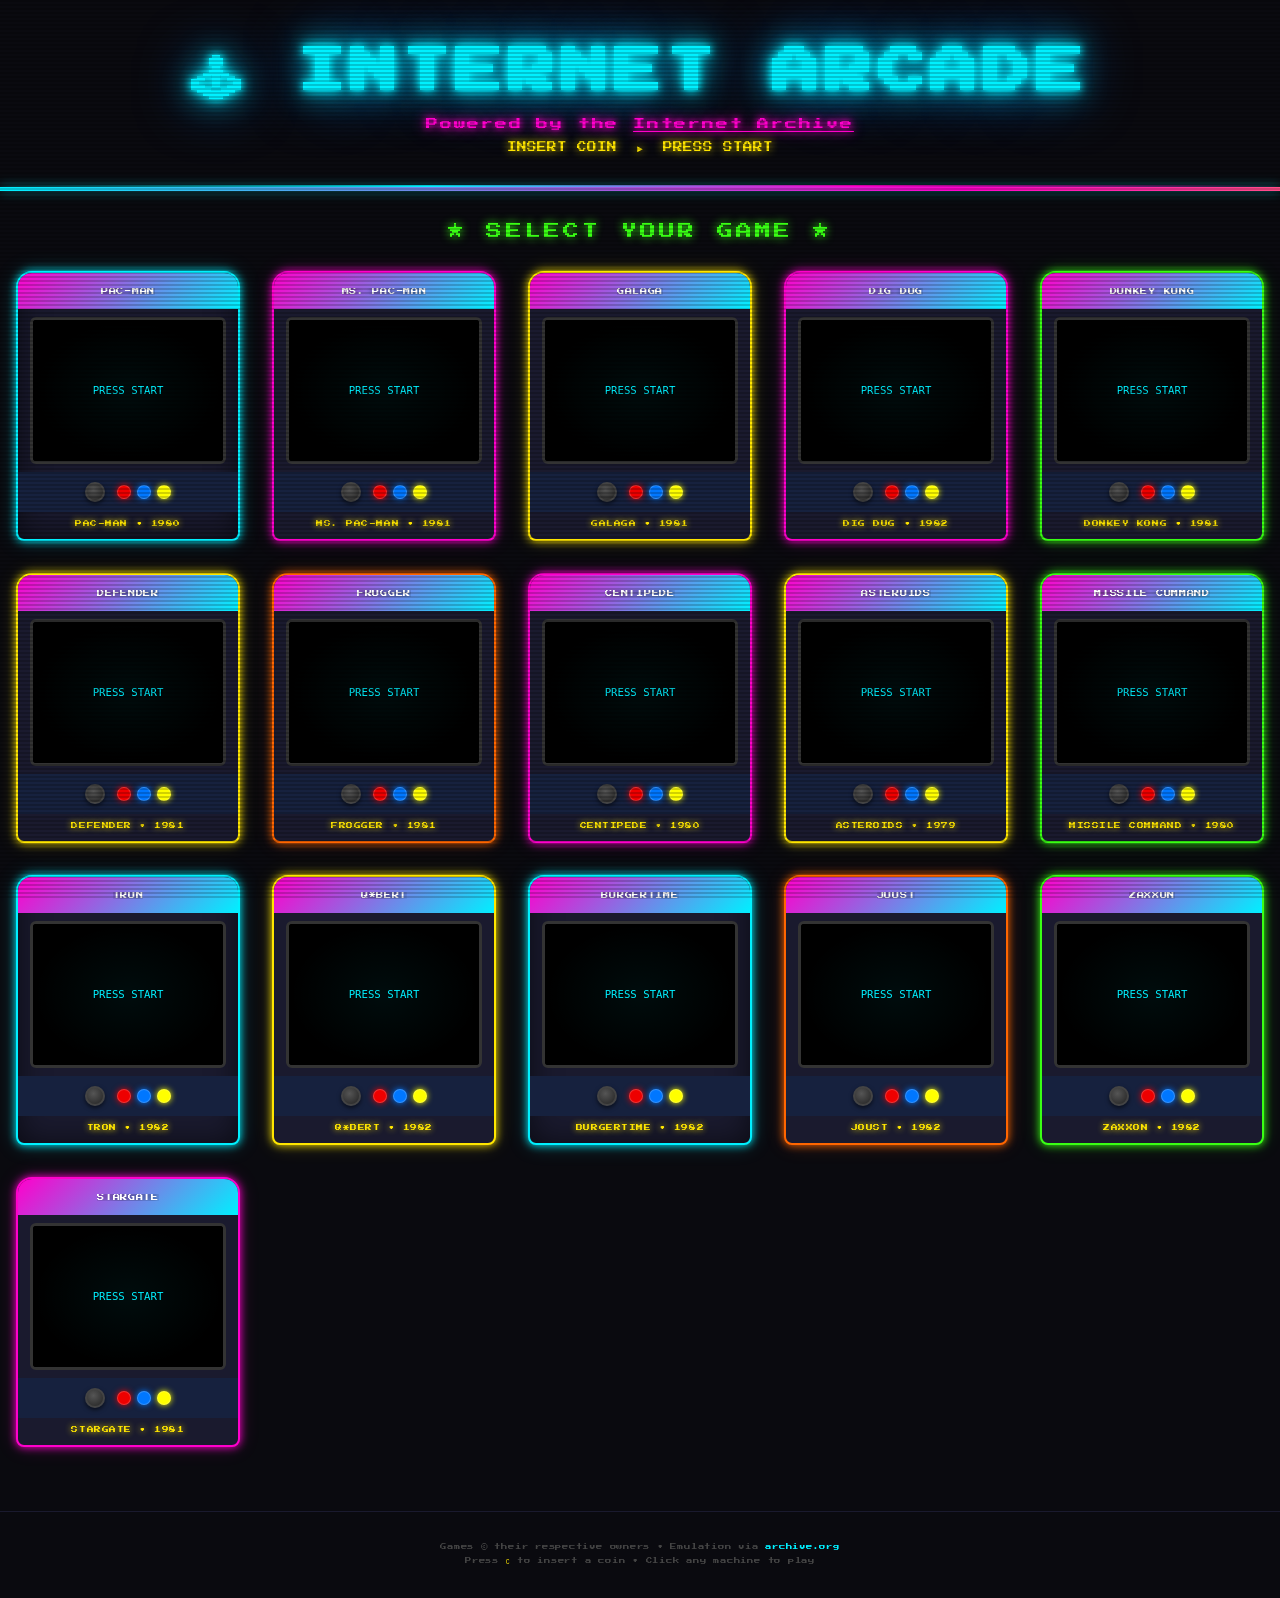
==== index.html @ c09d8ea5 "Merge f6bd66adf4b247cd03a160a5bc3984f153f8df57 into 8af3cba8a52d1a36f06e7a2116dedc077adfb28f" ====
<!DOCTYPE html>
<html lang="en">
<head>
  <meta charset="UTF-8" />
  <meta name="viewport" content="width=device-width, initial-scale=1.0" />
  <title>Internet Arcade – Play Classic Games</title>
  <meta name="description" content="Step inside the Internet Arcade – click any machine and play classic arcade games powered by the Internet Archive." />

  <!-- Pixel / retro font -->
  <link rel="preconnect" href="https://fonts.googleapis.com" />
  <link rel="preconnect" href="https://fonts.gstatic.com" crossorigin />
  <link
    href="https://fonts.googleapis.com/css2?family=Press+Start+2P&display=swap"
    rel="stylesheet"
  />

  <link rel="stylesheet" href="styles.css" />
</head>
<body>

  <!-- ── Header ─────────────────────────────────────── -->
  <header>
    <h1 class="arcade-title">&#x1F579; Internet Arcade</h1>
    <p class="arcade-subtitle">Powered by the&nbsp;<a href="https://archive.org/details/internetarcade" target="_blank" rel="noopener" style="color:inherit;text-decoration:underline;">Internet Archive</a></p>
    <p class="insert-coin" id="insert-coin">INSERT COIN &nbsp;&#x25BA;&nbsp; PRESS START</p>
  </header>

  <!-- Animated neon strip -->
  <div class="neon-strip"></div>

  <!-- ── Main Content ────────────────────────────────── -->
  <main>
    <p class="section-title">&#x2605; SELECT YOUR GAME &#x2605;</p>
    <!-- Cabinets injected by script.js -->
    <div class="game-grid" id="game-grid"></div>
  </main>

  <!-- ── Footer ──────────────────────────────────────── -->
  <footer>
    <p>Games &copy; their respective owners &bull; Emulation via <a href="https://archive.org" target="_blank" rel="noopener">archive.org</a></p>
    <p style="margin-top:0.5rem;">Press <kbd style="color:var(--neon-yellow)">C</kbd> to insert a coin &bull; Click any machine to play</p>
  </footer>

  <!-- ── Game Modal ──────────────────────────────────── -->
  <div class="modal-overlay" id="modal-overlay" role="dialog" aria-modal="true" aria-labelledby="modal-title">
    <div class="modal-inner">
      <div class="modal-header">
        <span class="modal-title" id="modal-title"></span>
        <button class="modal-close" id="modal-close" aria-label="Close game">&#x2715;</button>
      </div>
      <div class="modal-game-wrap" id="modal-game-wrap">
        <div class="modal-loading" id="modal-loading">
          <div class="spinner"></div>
          <span>LOADING GAME&hellip;</span>
        </div>
      </div>
    </div>
  </div>

  <script src="script.js"></script>
</body>
</html>
---- styles.css ----
/* ============================================================
   Internet Arcade – Dark Neon Styles
   ============================================================ */

/* ---------- Reset & Base ---------- */
*, *::before, *::after {
  box-sizing: border-box;
  margin: 0;
  padding: 0;
}

:root {
  --neon-cyan:   #00f0ff;
  --neon-pink:   #ff00cc;
  --neon-yellow: #ffe600;
  --neon-green:  #39ff14;
  --neon-orange: #ff6600;
  --bg-dark:     #0a0a0f;
  --bg-card:     #111118;
  --cabinet-body:#1a1a2e;
  --cabinet-trim:#16213e;
  --text-main:   #e0e0ff;
}

html {
  scroll-behavior: smooth;
}

body {
  background-color: var(--bg-dark);
  color: var(--text-main);
  font-family: 'Press Start 2P', 'Courier New', monospace;
  overflow-x: hidden;
  min-height: 100vh;
}

/* Scanline overlay */
body::before {
  content: '';
  position: fixed;
  inset: 0;
  background: repeating-linear-gradient(
    0deg,
    transparent,
    transparent 2px,
    rgba(0, 0, 0, 0.18) 2px,
    rgba(0, 0, 0, 0.18) 4px
  );
  pointer-events: none;
  z-index: 9999;
}

/* ---------- Scrollbar ---------- */
::-webkit-scrollbar { width: 8px; }
::-webkit-scrollbar-track { background: #0a0a0f; }
::-webkit-scrollbar-thumb {
  background: var(--neon-cyan);
  border-radius: 4px;
  box-shadow: 0 0 6px var(--neon-cyan);
}

/* ---------- Google Font import ---------- */
@import url('https://fonts.googleapis.com/css2?family=Press+Start+2P&display=swap');

/* ---------- Header ---------- */
header {
  text-align: center;
  padding: 3rem 1rem 2rem;
  position: relative;
  overflow: hidden;
}

header::after {
  content: '';
  position: absolute;
  bottom: 0; left: 0; right: 0;
  height: 2px;
  background: linear-gradient(90deg, transparent, var(--neon-cyan), var(--neon-pink), transparent);
}

.arcade-title {
  font-size: clamp(1.4rem, 5vw, 3rem);
  letter-spacing: 0.1em;
  text-transform: uppercase;
  animation: flicker 3s infinite alternate;
  color: var(--neon-cyan);
  text-shadow:
    0 0 7px  var(--neon-cyan),
    0 0 14px var(--neon-cyan),
    0 0 30px var(--neon-cyan),
    0 0 60px #007aff;
}

.arcade-subtitle {
  margin-top: 1rem;
  font-size: clamp(0.5rem, 2vw, 0.75rem);
  color: var(--neon-pink);
  text-shadow:
    0 0 6px  var(--neon-pink),
    0 0 14px var(--neon-pink);
  letter-spacing: 0.15em;
  animation: pulse 2s ease-in-out infinite;
}

.insert-coin {
  margin-top: 0.75rem;
  font-size: clamp(0.4rem, 1.5vw, 0.6rem);
  color: var(--neon-yellow);
  text-shadow: 0 0 8px var(--neon-yellow);
  animation: blink 1.2s step-start infinite;
}

/* ---------- Neon border strip ---------- */
.neon-strip {
  width: 100%;
  height: 4px;
  background: linear-gradient(90deg,
    var(--neon-cyan), var(--neon-pink),
    var(--neon-yellow), var(--neon-green),
    var(--neon-cyan));
  background-size: 300% 100%;
  animation: neonSlide 4s linear infinite;
  box-shadow: 0 0 12px rgba(0, 240, 255, 0.6);
}

/* ---------- Game Grid ---------- */
main {
  max-width: 1400px;
  margin: 0 auto;
  padding: 2rem 1rem 4rem;
}

.section-title {
  font-size: clamp(0.7rem, 2vw, 1rem);
  color: var(--neon-green);
  text-shadow: 0 0 10px var(--neon-green);
  margin-bottom: 2rem;
  text-align: center;
  letter-spacing: 0.2em;
}

.game-grid {
  display: grid;
  grid-template-columns: repeat(auto-fill, minmax(220px, 1fr));
  gap: 2rem;
}

/* ---------- Arcade Cabinet Card ---------- */
.cabinet {
  position: relative;
  cursor: pointer;
  transition: transform 0.3s ease, filter 0.3s ease;
  animation: fadeInUp 0.6s ease both;
}

.cabinet:hover {
  transform: translateY(-8px) scale(1.03);
  filter: brightness(1.15);
}

/* Cabinet body */
.cabinet-body {
  background: var(--cabinet-body);
  border-radius: 16px 16px 8px 8px;
  border: 2px solid var(--neon-cyan);
  box-shadow:
    0 0 8px  var(--neon-cyan),
    0 0 20px rgba(0, 240, 255, 0.25),
    inset 0 0 30px rgba(0, 0, 0, 0.6);
  overflow: hidden;
  transition: box-shadow 0.3s ease, border-color 0.3s ease;
}

.cabinet:hover .cabinet-body {
  box-shadow:
    0 0 16px var(--neon-cyan),
    0 0 40px rgba(0, 240, 255, 0.45),
    inset 0 0 30px rgba(0, 0, 0, 0.4);
}

/* Marquee */
.cabinet-marquee {
  background: linear-gradient(135deg, var(--neon-pink) 0%, var(--neon-cyan) 100%);
  height: 36px;
  display: flex;
  align-items: center;
  justify-content: center;
  padding: 0 0.5rem;
  overflow: hidden;
}

.cabinet-marquee span {
  font-size: 0.45rem;
  color: #fff;
  text-shadow: 0 0 6px rgba(0,0,0,0.8);
  letter-spacing: 0.1em;
  text-transform: uppercase;
  white-space: nowrap;
  overflow: hidden;
  text-overflow: ellipsis;
  max-width: 100%;
}

/* Screen bezel */
.cabinet-screen-wrap {
  margin: 8px 12px;
  background: #000;
  border-radius: 6px;
  border: 3px solid #333;
  box-shadow: inset 0 0 20px rgba(0,0,0,0.8);
  overflow: hidden;
  aspect-ratio: 4/3;
  position: relative;
}

/* CRT glow on screen */
.cabinet-screen-wrap::before {
  content: '';
  position: absolute;
  inset: 0;
  background: radial-gradient(ellipse at 50% 50%, rgba(0,240,255,0.05) 0%, transparent 70%);
  pointer-events: none;
  z-index: 2;
}

.cabinet-screen-wrap img {
  width: 100%;
  height: 100%;
  object-fit: cover;
  display: block;
  transition: transform 0.3s ease;
}

.cabinet:hover .cabinet-screen-wrap img {
  transform: scale(1.06);
}

/* Controls area */
.cabinet-controls {
  display: flex;
  align-items: center;
  justify-content: center;
  gap: 12px;
  padding: 10px 16px;
  background: var(--cabinet-trim);
}

.joystick {
  width: 20px;
  height: 20px;
  background: radial-gradient(circle at 40% 35%, #555, #222);
  border-radius: 50%;
  border: 2px solid #444;
  box-shadow: 0 2px 4px rgba(0,0,0,0.6);
  flex-shrink: 0;
}

.buttons-row {
  display: flex;
  gap: 6px;
}

.btn-circle {
  width: 14px;
  height: 14px;
  border-radius: 50%;
  border: 1px solid rgba(255,255,255,0.2);
  box-shadow: 0 0 6px currentColor;
}
.btn-circle.red    { background: #e00; color: #e00; }
.btn-circle.blue   { background: #07f; color: #07f; }
.btn-circle.yellow { background: #ff0; color: #ff0; }

/* Cabinet footer label */
.cabinet-label {
  text-align: center;
  padding: 8px 8px 12px;
  font-size: 0.42rem;
  color: var(--neon-yellow);
  text-shadow: 0 0 6px var(--neon-yellow);
  letter-spacing: 0.08em;
  text-transform: uppercase;
  white-space: nowrap;
  overflow: hidden;
  text-overflow: ellipsis;
}

/* Play overlay */
.play-overlay {
  position: absolute;
  inset: 0;
  display: flex;
  flex-direction: column;
  align-items: center;
  justify-content: center;
  background: rgba(0, 0, 0, 0.55);
  opacity: 0;
  transition: opacity 0.3s ease;
  border-radius: 16px 16px 8px 8px;
  gap: 8px;
}

.cabinet:hover .play-overlay {
  opacity: 1;
}

.play-icon {
  width: 56px;
  height: 56px;
  border: 3px solid var(--neon-cyan);
  border-radius: 50%;
  display: flex;
  align-items: center;
  justify-content: center;
  box-shadow: 0 0 20px var(--neon-cyan);
  animation: pulseGlow 1.5s ease-in-out infinite;
}

.play-icon::after {
  content: '';
  border-style: solid;
  border-width: 10px 0 10px 18px;
  border-color: transparent transparent transparent var(--neon-cyan);
  margin-left: 4px;
  filter: drop-shadow(0 0 6px var(--neon-cyan));
}

.play-text {
  font-size: 0.5rem;
  color: var(--neon-cyan);
  text-shadow: 0 0 8px var(--neon-cyan);
  letter-spacing: 0.15em;
}

/* ---------- Modal / Lightbox ---------- */
.modal-overlay {
  position: fixed;
  inset: 0;
  background: rgba(0, 0, 0, 0.92);
  z-index: 1000;
  display: flex;
  flex-direction: column;
  align-items: center;
  justify-content: center;
  opacity: 0;
  pointer-events: none;
  transition: opacity 0.35s ease;
}

.modal-overlay.active {
  opacity: 1;
  pointer-events: all;
}

.modal-inner {
  position: relative;
  width: min(95vw, 900px);
  background: #0a0a14;
  border: 2px solid var(--neon-cyan);
  border-radius: 12px;
  box-shadow:
    0 0 30px var(--neon-cyan),
    0 0 80px rgba(0, 240, 255, 0.25);
  overflow: hidden;
  transform: scale(0.7);
  transition: transform 0.4s cubic-bezier(0.34, 1.56, 0.64, 1);
}

.modal-overlay.active .modal-inner {
  transform: scale(1);
}

.modal-header {
  display: flex;
  align-items: center;
  justify-content: space-between;
  padding: 0.75rem 1rem;
  background: linear-gradient(90deg, var(--neon-pink), var(--neon-cyan));
}

.modal-title {
  font-size: clamp(0.5rem, 2vw, 0.8rem);
  color: #fff;
  text-shadow: 0 0 8px rgba(0,0,0,0.8);
  letter-spacing: 0.1em;
  text-transform: uppercase;
  white-space: nowrap;
  overflow: hidden;
  text-overflow: ellipsis;
  max-width: 80%;
}

.modal-close {
  background: none;
  border: 2px solid #fff;
  color: #fff;
  font-family: inherit;
  font-size: 0.7rem;
  width: 32px;
  height: 32px;
  border-radius: 50%;
  cursor: pointer;
  display: flex;
  align-items: center;
  justify-content: center;
  transition: background 0.2s, box-shadow 0.2s;
  flex-shrink: 0;
}

.modal-close:hover {
  background: rgba(255,255,255,0.2);
  box-shadow: 0 0 12px #fff;
}

.modal-game-wrap {
  position: relative;
  width: 100%;
  padding-bottom: 75%; /* 4:3 aspect ratio (width:height) */
  background: #000;
}

.modal-game-wrap iframe {
  position: absolute;
  inset: 0;
  width: 100%;
  height: 100%;
  border: none;
}

.modal-loading {
  position: absolute;
  inset: 0;
  display: flex;
  flex-direction: column;
  align-items: center;
  justify-content: center;
  color: var(--neon-cyan);
  font-size: 0.55rem;
  gap: 1rem;
  background: #000;
  transition: opacity 0.3s;
}

.spinner {
  width: 48px;
  height: 48px;
  border: 4px solid rgba(0, 240, 255, 0.2);
  border-top-color: var(--neon-cyan);
  border-radius: 50%;
  animation: spin 0.8s linear infinite;
  box-shadow: 0 0 16px var(--neon-cyan);
}

/* ---------- Footer ---------- */
footer {
  text-align: center;
  padding: 2rem 1rem;
  font-size: 0.4rem;
  color: #444;
  border-top: 1px solid #1a1a2e;
  letter-spacing: 0.12em;
}

footer a {
  color: var(--neon-cyan);
  text-decoration: none;
}
footer a:hover {
  text-shadow: 0 0 8px var(--neon-cyan);
}

/* ---------- Animations ---------- */
@keyframes flicker {
  0%, 95%, 100% { opacity: 1; }
  96%           { opacity: 0.4; }
  97%           { opacity: 1; }
  98%           { opacity: 0.3; }
  99%           { opacity: 0.9; }
}

@keyframes pulse {
  0%, 100% { opacity: 1; }
  50%       { opacity: 0.6; }
}

@keyframes blink {
  0%, 49% { opacity: 1; }
  50%, 100%{ opacity: 0; }
}

@keyframes neonSlide {
  0%   { background-position: 0% 50%; }
  100% { background-position: 300% 50%; }
}

@keyframes fadeInUp {
  from { opacity: 0; transform: translateY(30px); }
  to   { opacity: 1; transform: translateY(0); }
}

@keyframes spin {
  to { transform: rotate(360deg); }
}

@keyframes pulseGlow {
  0%, 100% { box-shadow: 0 0 20px var(--neon-cyan); }
  50%       { box-shadow: 0 0 40px var(--neon-cyan), 0 0 60px rgba(0,240,255,0.4); }
}

/* ---------- Stagger cabinet reveal ---------- */
.cabinet:nth-child(1)  { animation-delay: 0.05s; }
.cabinet:nth-child(2)  { animation-delay: 0.10s; }
.cabinet:nth-child(3)  { animation-delay: 0.15s; }
.cabinet:nth-child(4)  { animation-delay: 0.20s; }
.cabinet:nth-child(5)  { animation-delay: 0.25s; }
.cabinet:nth-child(6)  { animation-delay: 0.30s; }
.cabinet:nth-child(7)  { animation-delay: 0.35s; }
.cabinet:nth-child(8)  { animation-delay: 0.40s; }
.cabinet:nth-child(9)  { animation-delay: 0.45s; }
.cabinet:nth-child(10) { animation-delay: 0.50s; }
.cabinet:nth-child(11) { animation-delay: 0.55s; }
.cabinet:nth-child(12) { animation-delay: 0.60s; }
.cabinet:nth-child(13) { animation-delay: 0.65s; }
.cabinet:nth-child(14) { animation-delay: 0.70s; }
.cabinet:nth-child(15) { animation-delay: 0.75s; }
.cabinet:nth-child(16) { animation-delay: 0.80s; }

/* Alternate neon border colours per cabinet */
.cabinet:nth-child(2n)   .cabinet-body { border-color: var(--neon-pink);   box-shadow: 0 0 8px var(--neon-pink),   0 0 20px rgba(255,0,204,0.2); }
.cabinet:nth-child(3n)   .cabinet-body { border-color: var(--neon-yellow); box-shadow: 0 0 8px var(--neon-yellow), 0 0 20px rgba(255,230,0,0.2); }
.cabinet:nth-child(5n)   .cabinet-body { border-color: var(--neon-green);  box-shadow: 0 0 8px var(--neon-green),  0 0 20px rgba(57,255,20,0.2); }
.cabinet:nth-child(7n)   .cabinet-body { border-color: var(--neon-orange); box-shadow: 0 0 8px var(--neon-orange), 0 0 20px rgba(255,102,0,0.2); }

.cabinet:nth-child(2n):hover .cabinet-body { box-shadow: 0 0 16px var(--neon-pink),   0 0 40px rgba(255,0,204,0.4); }
.cabinet:nth-child(3n):hover .cabinet-body { box-shadow: 0 0 16px var(--neon-yellow), 0 0 40px rgba(255,230,0,0.4); }
.cabinet:nth-child(5n):hover .cabinet-body { box-shadow: 0 0 16px var(--neon-green),  0 0 40px rgba(57,255,20,0.4); }
.cabinet:nth-child(7n):hover .cabinet-body { box-shadow: 0 0 16px var(--neon-orange), 0 0 40px rgba(255,102,0,0.4); }

/* ---------- Responsive ---------- */
@media (max-width: 600px) {
  .game-grid { grid-template-columns: repeat(auto-fill, minmax(160px, 1fr)); gap: 1rem; }
}
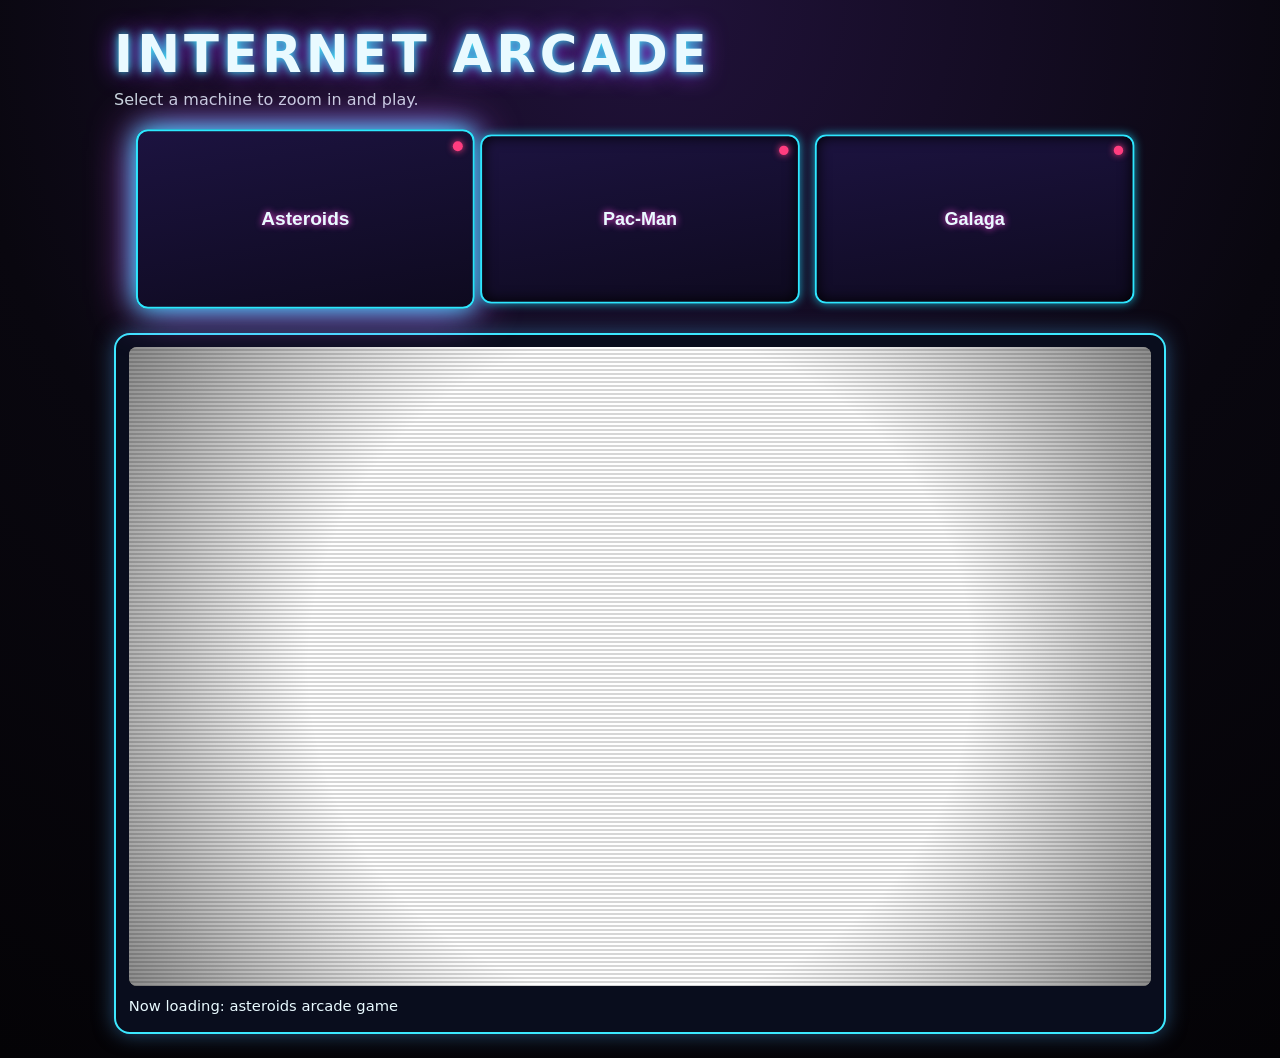
==== commit ad681037: "Merge pull request #2 from GrantTheAnt10/copilot/finish-animated-arcade-website Build animated arcad" ====
--- a/index.html
+++ b/index.html
@@ -1,62 +1,40 @@
-<!DOCTYPE html>
+<!doctype html>
 <html lang="en">
-<head>
-  <meta charset="UTF-8" />
-  <meta name="viewport" content="width=device-width, initial-scale=1.0" />
-  <title>Internet Arcade – Play Classic Games</title>
-  <meta name="description" content="Step inside the Internet Arcade – click any machine and play classic arcade games powered by the Internet Archive." />
+  <head>
+    <meta charset="UTF-8" />
+    <meta name="viewport" content="width=device-width, initial-scale=1.0" />
+    <title>Internet Arcade</title>
+    <link rel="stylesheet" href="./styles.css" />
+  </head>
+  <body>
+    <main class="arcade-room">
+      <header class="hero">
+        <h1>Internet Arcade</h1>
+        <p>Select a machine to zoom in and play.</p>
+      </header>
 
-  <!-- Pixel / retro font -->
-  <link rel="preconnect" href="https://fonts.googleapis.com" />
-  <link rel="preconnect" href="https://fonts.gstatic.com" crossorigin />
-  <link
-    href="https://fonts.googleapis.com/css2?family=Press+Start+2P&display=swap"
-    rel="stylesheet"
-  />
+      <section class="machine-grid" id="machineGrid">
+        <button class="machine" data-game="/games/asteroids-arcade-game.html" aria-label="Asteroids cabinet">
+          <span class="led"></span>
+          <span class="cabinet">Asteroids</span>
+        </button>
+        <button class="machine" data-game="/games/pacman-arcade-game.html" aria-label="Pac-Man cabinet">
+          <span class="led"></span>
+          <span class="cabinet">Pac-Man</span>
+        </button>
+        <button class="machine" data-game="/games/galaga-arcade-game.html" aria-label="Galaga cabinet">
+          <span class="led"></span>
+          <span class="cabinet">Galaga</span>
+        </button>
+      </section>
 
-  <link rel="stylesheet" href="styles.css" />
-</head>
-<body>
-
-  <!-- ── Header ─────────────────────────────────────── -->
-  <header>
-    <h1 class="arcade-title">&#x1F579; Internet Arcade</h1>
-    <p class="arcade-subtitle">Powered by the&nbsp;<a href="https://archive.org/details/internetarcade" target="_blank" rel="noopener" style="color:inherit;text-decoration:underline;">Internet Archive</a></p>
-    <p class="insert-coin" id="insert-coin">INSERT COIN &nbsp;&#x25BA;&nbsp; PRESS START</p>
-  </header>
-
-  <!-- Animated neon strip -->
-  <div class="neon-strip"></div>
-
-  <!-- ── Main Content ────────────────────────────────── -->
-  <main>
-    <p class="section-title">&#x2605; SELECT YOUR GAME &#x2605;</p>
-    <!-- Cabinets injected by script.js -->
-    <div class="game-grid" id="game-grid"></div>
-  </main>
-
-  <!-- ── Footer ──────────────────────────────────────── -->
-  <footer>
-    <p>Games &copy; their respective owners &bull; Emulation via <a href="https://archive.org" target="_blank" rel="noopener">archive.org</a></p>
-    <p style="margin-top:0.5rem;">Press <kbd style="color:var(--neon-yellow)">C</kbd> to insert a coin &bull; Click any machine to play</p>
-  </footer>
-
-  <!-- ── Game Modal ──────────────────────────────────── -->
-  <div class="modal-overlay" id="modal-overlay" role="dialog" aria-modal="true" aria-labelledby="modal-title">
-    <div class="modal-inner">
-      <div class="modal-header">
-        <span class="modal-title" id="modal-title"></span>
-        <button class="modal-close" id="modal-close" aria-label="Close game">&#x2715;</button>
-      </div>
-      <div class="modal-game-wrap" id="modal-game-wrap">
-        <div class="modal-loading" id="modal-loading">
-          <div class="spinner"></div>
-          <span>LOADING GAME&hellip;</span>
+      <section class="screen-wrap" id="screenWrap" aria-live="polite">
+        <div class="screen crt">
+          <iframe id="gameFrame" title="Classic arcade game"></iframe>
         </div>
-      </div>
-    </div>
-  </div>
-
-  <script src="script.js"></script>
-</body>
+        <p id="status">Loading available games…</p>
+      </section>
+    </main>
+    <script src="./script.js"></script>
+  </body>
 </html>
--- a/styles.css
+++ b/styles.css
@@ -1,542 +1,147 @@
-/* ============================================================
-   Internet Arcade – Dark Neon Styles
-   ============================================================ */
-
-/* ---------- Reset & Base ---------- */
-*, *::before, *::after {
-  box-sizing: border-box;
-  margin: 0;
-  padding: 0;
+:root {
+  color-scheme: dark;
 }
 
-:root {
-  --neon-cyan:   #00f0ff;
-  --neon-pink:   #ff00cc;
-  --neon-yellow: #ffe600;
-  --neon-green:  #39ff14;
-  --neon-orange: #ff6600;
-  --bg-dark:     #0a0a0f;
-  --bg-card:     #111118;
-  --cabinet-body:#1a1a2e;
-  --cabinet-trim:#16213e;
-  --text-main:   #e0e0ff;
-}
-
-html {
-  scroll-behavior: smooth;
+* {
+  box-sizing: border-box;
 }
 
 body {
-  background-color: var(--bg-dark);
-  color: var(--text-main);
-  font-family: 'Press Start 2P', 'Courier New', monospace;
-  overflow-x: hidden;
+  margin: 0;
+  font-family: "Trebuchet MS", system-ui, sans-serif;
+  background: radial-gradient(circle at top, #21123b 0%, #09070f 55%, #040306 100%);
+  color: #e9faff;
   min-height: 100vh;
 }
 
-/* Scanline overlay */
-body::before {
-  content: '';
-  position: fixed;
-  inset: 0;
-  background: repeating-linear-gradient(
-    0deg,
-    transparent,
-    transparent 2px,
-    rgba(0, 0, 0, 0.18) 2px,
-    rgba(0, 0, 0, 0.18) 4px
-  );
-  pointer-events: none;
-  z-index: 9999;
+.arcade-room {
+  max-width: 1100px;
+  margin: 0 auto;
+  padding: 1.5rem;
 }
 
-/* ---------- Scrollbar ---------- */
-::-webkit-scrollbar { width: 8px; }
-::-webkit-scrollbar-track { background: #0a0a0f; }
-::-webkit-scrollbar-thumb {
-  background: var(--neon-cyan);
-  border-radius: 4px;
-  box-shadow: 0 0 6px var(--neon-cyan);
+.hero h1 {
+  margin: 0;
+  font-size: clamp(2rem, 4vw, 3.2rem);
+  letter-spacing: 0.08em;
+  text-transform: uppercase;
+  text-shadow: 0 0 10px #38f5ff, 0 0 24px #9d34ff;
 }
 
-/* ---------- Google Font import ---------- */
-@import url('https://fonts.googleapis.com/css2?family=Press+Start+2P&display=swap');
+.hero p {
+  margin-top: 0.4rem;
+  opacity: 0.85;
+}
 
-/* ---------- Header ---------- */
-header {
-  text-align: center;
-  padding: 3rem 1rem 2rem;
+.machine-grid {
+  display: grid;
+  grid-template-columns: repeat(auto-fit, minmax(180px, 1fr));
+  gap: 1rem;
+  margin: 1.2rem 0 1.5rem;
+  transition: transform 280ms ease;
+}
+
+.machine {
+  border: 2px solid #2de7ff;
+  border-radius: 12px;
+  background: linear-gradient(170deg, #1c1340 0%, #0e0a1f 100%);
+  color: inherit;
+  padding: 1rem;
+  min-height: 180px;
+  display: grid;
+  place-items: center;
+  cursor: pointer;
   position: relative;
   overflow: hidden;
+  box-shadow: 0 0 10px #1a9fbe, inset 0 0 15px #000;
+  transition: transform 220ms ease, box-shadow 220ms ease;
 }
 
-header::after {
-  content: '';
-  position: absolute;
-  bottom: 0; left: 0; right: 0;
-  height: 2px;
-  background: linear-gradient(90deg, transparent, var(--neon-cyan), var(--neon-pink), transparent);
+.machine:hover,
+.machine:focus-visible {
+  transform: translateY(-4px);
+  box-shadow: 0 0 20px #2de7ff, inset 0 0 15px #000;
 }
 
-.arcade-title {
-  font-size: clamp(1.4rem, 5vw, 3rem);
-  letter-spacing: 0.1em;
-  text-transform: uppercase;
-  animation: flicker 3s infinite alternate;
-  color: var(--neon-cyan);
-  text-shadow:
-    0 0 7px  var(--neon-cyan),
-    0 0 14px var(--neon-cyan),
-    0 0 30px var(--neon-cyan),
-    0 0 60px #007aff;
+.led {
+  position: absolute;
+  top: 10px;
+  right: 10px;
+  width: 10px;
+  height: 10px;
+  border-radius: 50%;
+  background: #ff3d7f;
+  box-shadow: 0 0 8px #ff3d7f;
+  animation: blink 1.3s infinite;
 }
 
-.arcade-subtitle {
-  margin-top: 1rem;
-  font-size: clamp(0.5rem, 2vw, 0.75rem);
-  color: var(--neon-pink);
-  text-shadow:
-    0 0 6px  var(--neon-pink),
-    0 0 14px var(--neon-pink);
-  letter-spacing: 0.15em;
-  animation: pulse 2s ease-in-out infinite;
+.cabinet {
+  font-size: 1.2rem;
+  font-weight: 700;
+  text-shadow: 0 0 8px #ff49df;
 }
 
-.insert-coin {
-  margin-top: 0.75rem;
-  font-size: clamp(0.4rem, 1.5vw, 0.6rem);
-  color: var(--neon-yellow);
-  text-shadow: 0 0 8px var(--neon-yellow);
-  animation: blink 1.2s step-start infinite;
+.screen-wrap {
+  border: 2px solid #3ce8ff;
+  border-radius: 16px;
+  background: #090d1d;
+  padding: 0.8rem;
+  box-shadow: 0 0 20px #264d74;
 }
 
-/* ---------- Neon border strip ---------- */
-.neon-strip {
+.screen {
+  background: #000;
+  border-radius: 8px;
+  overflow: hidden;
   width: 100%;
-  height: 4px;
-  background: linear-gradient(90deg,
-    var(--neon-cyan), var(--neon-pink),
-    var(--neon-yellow), var(--neon-green),
-    var(--neon-cyan));
-  background-size: 300% 100%;
-  animation: neonSlide 4s linear infinite;
-  box-shadow: 0 0 12px rgba(0, 240, 255, 0.6);
-}
-
-/* ---------- Game Grid ---------- */
-main {
-  max-width: 1400px;
-  margin: 0 auto;
-  padding: 2rem 1rem 4rem;
-}
-
-.section-title {
-  font-size: clamp(0.7rem, 2vw, 1rem);
-  color: var(--neon-green);
-  text-shadow: 0 0 10px var(--neon-green);
-  margin-bottom: 2rem;
-  text-align: center;
-  letter-spacing: 0.2em;
-}
-
-.game-grid {
-  display: grid;
-  grid-template-columns: repeat(auto-fill, minmax(220px, 1fr));
-  gap: 2rem;
-}
-
-/* ---------- Arcade Cabinet Card ---------- */
-.cabinet {
-  position: relative;
-  cursor: pointer;
-  transition: transform 0.3s ease, filter 0.3s ease;
-  animation: fadeInUp 0.6s ease both;
-}
-
-.cabinet:hover {
-  transform: translateY(-8px) scale(1.03);
-  filter: brightness(1.15);
-}
-
-/* Cabinet body */
-.cabinet-body {
-  background: var(--cabinet-body);
-  border-radius: 16px 16px 8px 8px;
-  border: 2px solid var(--neon-cyan);
-  box-shadow:
-    0 0 8px  var(--neon-cyan),
-    0 0 20px rgba(0, 240, 255, 0.25),
-    inset 0 0 30px rgba(0, 0, 0, 0.6);
-  overflow: hidden;
-  transition: box-shadow 0.3s ease, border-color 0.3s ease;
-}
-
-.cabinet:hover .cabinet-body {
-  box-shadow:
-    0 0 16px var(--neon-cyan),
-    0 0 40px rgba(0, 240, 255, 0.45),
-    inset 0 0 30px rgba(0, 0, 0, 0.4);
-}
-
-/* Marquee */
-.cabinet-marquee {
-  background: linear-gradient(135deg, var(--neon-pink) 0%, var(--neon-cyan) 100%);
-  height: 36px;
-  display: flex;
-  align-items: center;
-  justify-content: center;
-  padding: 0 0.5rem;
-  overflow: hidden;
-}
-
-.cabinet-marquee span {
-  font-size: 0.45rem;
-  color: #fff;
-  text-shadow: 0 0 6px rgba(0,0,0,0.8);
-  letter-spacing: 0.1em;
-  text-transform: uppercase;
-  white-space: nowrap;
-  overflow: hidden;
-  text-overflow: ellipsis;
-  max-width: 100%;
-}
-
-/* Screen bezel */
-.cabinet-screen-wrap {
-  margin: 8px 12px;
-  background: #000;
-  border-radius: 6px;
-  border: 3px solid #333;
-  box-shadow: inset 0 0 20px rgba(0,0,0,0.8);
-  overflow: hidden;
-  aspect-ratio: 4/3;
+  aspect-ratio: 16 / 10;
   position: relative;
 }
 
-/* CRT glow on screen */
-.cabinet-screen-wrap::before {
-  content: '';
-  position: absolute;
-  inset: 0;
-  background: radial-gradient(ellipse at 50% 50%, rgba(0,240,255,0.05) 0%, transparent 70%);
-  pointer-events: none;
-  z-index: 2;
-}
-
-.cabinet-screen-wrap img {
+.screen iframe {
   width: 100%;
   height: 100%;
-  object-fit: cover;
-  display: block;
-  transition: transform 0.3s ease;
-}
-
-.cabinet:hover .cabinet-screen-wrap img {
-  transform: scale(1.06);
-}
-
-/* Controls area */
-.cabinet-controls {
-  display: flex;
-  align-items: center;
-  justify-content: center;
-  gap: 12px;
-  padding: 10px 16px;
-  background: var(--cabinet-trim);
-}
-
-.joystick {
-  width: 20px;
-  height: 20px;
-  background: radial-gradient(circle at 40% 35%, #555, #222);
-  border-radius: 50%;
-  border: 2px solid #444;
-  box-shadow: 0 2px 4px rgba(0,0,0,0.6);
-  flex-shrink: 0;
-}
-
-.buttons-row {
-  display: flex;
-  gap: 6px;
-}
-
-.btn-circle {
-  width: 14px;
-  height: 14px;
-  border-radius: 50%;
-  border: 1px solid rgba(255,255,255,0.2);
-  box-shadow: 0 0 6px currentColor;
-}
-.btn-circle.red    { background: #e00; color: #e00; }
-.btn-circle.blue   { background: #07f; color: #07f; }
-.btn-circle.yellow { background: #ff0; color: #ff0; }
-
-/* Cabinet footer label */
-.cabinet-label {
-  text-align: center;
-  padding: 8px 8px 12px;
-  font-size: 0.42rem;
-  color: var(--neon-yellow);
-  text-shadow: 0 0 6px var(--neon-yellow);
-  letter-spacing: 0.08em;
-  text-transform: uppercase;
-  white-space: nowrap;
-  overflow: hidden;
-  text-overflow: ellipsis;
-}
-
-/* Play overlay */
-.play-overlay {
-  position: absolute;
-  inset: 0;
-  display: flex;
-  flex-direction: column;
-  align-items: center;
-  justify-content: center;
-  background: rgba(0, 0, 0, 0.55);
-  opacity: 0;
-  transition: opacity 0.3s ease;
-  border-radius: 16px 16px 8px 8px;
-  gap: 8px;
-}
-
-.cabinet:hover .play-overlay {
-  opacity: 1;
-}
-
-.play-icon {
-  width: 56px;
-  height: 56px;
-  border: 3px solid var(--neon-cyan);
-  border-radius: 50%;
-  display: flex;
-  align-items: center;
-  justify-content: center;
-  box-shadow: 0 0 20px var(--neon-cyan);
-  animation: pulseGlow 1.5s ease-in-out infinite;
-}
-
-.play-icon::after {
-  content: '';
-  border-style: solid;
-  border-width: 10px 0 10px 18px;
-  border-color: transparent transparent transparent var(--neon-cyan);
-  margin-left: 4px;
-  filter: drop-shadow(0 0 6px var(--neon-cyan));
-}
-
-.play-text {
-  font-size: 0.5rem;
-  color: var(--neon-cyan);
-  text-shadow: 0 0 8px var(--neon-cyan);
-  letter-spacing: 0.15em;
-}
-
-/* ---------- Modal / Lightbox ---------- */
-.modal-overlay {
-  position: fixed;
-  inset: 0;
-  background: rgba(0, 0, 0, 0.92);
-  z-index: 1000;
-  display: flex;
-  flex-direction: column;
-  align-items: center;
-  justify-content: center;
-  opacity: 0;
-  pointer-events: none;
-  transition: opacity 0.35s ease;
-}
-
-.modal-overlay.active {
-  opacity: 1;
-  pointer-events: all;
-}
-
-.modal-inner {
-  position: relative;
-  width: min(95vw, 900px);
-  background: #0a0a14;
-  border: 2px solid var(--neon-cyan);
-  border-radius: 12px;
-  box-shadow:
-    0 0 30px var(--neon-cyan),
-    0 0 80px rgba(0, 240, 255, 0.25);
-  overflow: hidden;
-  transform: scale(0.7);
-  transition: transform 0.4s cubic-bezier(0.34, 1.56, 0.64, 1);
-}
-
-.modal-overlay.active .modal-inner {
-  transform: scale(1);
-}
-
-.modal-header {
-  display: flex;
-  align-items: center;
-  justify-content: space-between;
-  padding: 0.75rem 1rem;
-  background: linear-gradient(90deg, var(--neon-pink), var(--neon-cyan));
-}
-
-.modal-title {
-  font-size: clamp(0.5rem, 2vw, 0.8rem);
-  color: #fff;
-  text-shadow: 0 0 8px rgba(0,0,0,0.8);
-  letter-spacing: 0.1em;
-  text-transform: uppercase;
-  white-space: nowrap;
-  overflow: hidden;
-  text-overflow: ellipsis;
-  max-width: 80%;
-}
-
-.modal-close {
-  background: none;
-  border: 2px solid #fff;
-  color: #fff;
-  font-family: inherit;
-  font-size: 0.7rem;
-  width: 32px;
-  height: 32px;
-  border-radius: 50%;
-  cursor: pointer;
-  display: flex;
-  align-items: center;
-  justify-content: center;
-  transition: background 0.2s, box-shadow 0.2s;
-  flex-shrink: 0;
-}
-
-.modal-close:hover {
-  background: rgba(255,255,255,0.2);
-  box-shadow: 0 0 12px #fff;
-}
-
-.modal-game-wrap {
-  position: relative;
-  width: 100%;
-  padding-bottom: 75%; /* 4:3 aspect ratio (width:height) */
+  border: 0;
   background: #000;
 }
 
-.modal-game-wrap iframe {
+.crt::before,
+.crt::after {
+  content: "";
   position: absolute;
   inset: 0;
-  width: 100%;
-  height: 100%;
-  border: none;
+  pointer-events: none;
 }
 
-.modal-loading {
-  position: absolute;
-  inset: 0;
-  display: flex;
-  flex-direction: column;
-  align-items: center;
-  justify-content: center;
-  color: var(--neon-cyan);
-  font-size: 0.55rem;
-  gap: 1rem;
-  background: #000;
-  transition: opacity 0.3s;
+.crt::before {
+  background: repeating-linear-gradient(
+    180deg,
+    rgba(255, 255, 255, 0.02) 0 2px,
+    rgba(0, 0, 0, 0.16) 2px 4px
+  );
 }
 
-.spinner {
-  width: 48px;
-  height: 48px;
-  border: 4px solid rgba(0, 240, 255, 0.2);
-  border-top-color: var(--neon-cyan);
-  border-radius: 50%;
-  animation: spin 0.8s linear infinite;
-  box-shadow: 0 0 16px var(--neon-cyan);
+.crt::after {
+  background: radial-gradient(circle at center, transparent 55%, rgba(0, 0, 0, 0.45) 100%);
 }
 
-/* ---------- Footer ---------- */
-footer {
-  text-align: center;
-  padding: 2rem 1rem;
-  font-size: 0.4rem;
-  color: #444;
-  border-top: 1px solid #1a1a2e;
-  letter-spacing: 0.12em;
+.focus-on-machine .machine-grid {
+  transform: scale(0.94);
 }
 
-footer a {
-  color: var(--neon-cyan);
-  text-decoration: none;
-}
-footer a:hover {
-  text-shadow: 0 0 8px var(--neon-cyan);
+.machine.active {
+  transform: scale(1.06);
+  box-shadow: 0 0 25px #2de7ff, 0 0 45px #cf58ff;
 }
 
-/* ---------- Animations ---------- */
-@keyframes flicker {
-  0%, 95%, 100% { opacity: 1; }
-  96%           { opacity: 0.4; }
-  97%           { opacity: 1; }
-  98%           { opacity: 0.3; }
-  99%           { opacity: 0.9; }
-}
-
-@keyframes pulse {
-  0%, 100% { opacity: 1; }
-  50%       { opacity: 0.6; }
+#status {
+  margin: 0.65rem 0 0;
+  min-height: 1.5em;
+  font-size: 0.92rem;
 }
 
 @keyframes blink {
-  0%, 49% { opacity: 1; }
-  50%, 100%{ opacity: 0; }
+  50% {
+    opacity: 0.35;
+  }
 }
-
-@keyframes neonSlide {
-  0%   { background-position: 0% 50%; }
-  100% { background-position: 300% 50%; }
-}
-
-@keyframes fadeInUp {
-  from { opacity: 0; transform: translateY(30px); }
-  to   { opacity: 1; transform: translateY(0); }
-}
-
-@keyframes spin {
-  to { transform: rotate(360deg); }
-}
-
-@keyframes pulseGlow {
-  0%, 100% { box-shadow: 0 0 20px var(--neon-cyan); }
-  50%       { box-shadow: 0 0 40px var(--neon-cyan), 0 0 60px rgba(0,240,255,0.4); }
-}
-
-/* ---------- Stagger cabinet reveal ---------- */
-.cabinet:nth-child(1)  { animation-delay: 0.05s; }
-.cabinet:nth-child(2)  { animation-delay: 0.10s; }
-.cabinet:nth-child(3)  { animation-delay: 0.15s; }
-.cabinet:nth-child(4)  { animation-delay: 0.20s; }
-.cabinet:nth-child(5)  { animation-delay: 0.25s; }
-.cabinet:nth-child(6)  { animation-delay: 0.30s; }
-.cabinet:nth-child(7)  { animation-delay: 0.35s; }
-.cabinet:nth-child(8)  { animation-delay: 0.40s; }
-.cabinet:nth-child(9)  { animation-delay: 0.45s; }
-.cabinet:nth-child(10) { animation-delay: 0.50s; }
-.cabinet:nth-child(11) { animation-delay: 0.55s; }
-.cabinet:nth-child(12) { animation-delay: 0.60s; }
-.cabinet:nth-child(13) { animation-delay: 0.65s; }
-.cabinet:nth-child(14) { animation-delay: 0.70s; }
-.cabinet:nth-child(15) { animation-delay: 0.75s; }
-.cabinet:nth-child(16) { animation-delay: 0.80s; }
-
-/* Alternate neon border colours per cabinet */
-.cabinet:nth-child(2n)   .cabinet-body { border-color: var(--neon-pink);   box-shadow: 0 0 8px var(--neon-pink),   0 0 20px rgba(255,0,204,0.2); }
-.cabinet:nth-child(3n)   .cabinet-body { border-color: var(--neon-yellow); box-shadow: 0 0 8px var(--neon-yellow), 0 0 20px rgba(255,230,0,0.2); }
-.cabinet:nth-child(5n)   .cabinet-body { border-color: var(--neon-green);  box-shadow: 0 0 8px var(--neon-green),  0 0 20px rgba(57,255,20,0.2); }
-.cabinet:nth-child(7n)   .cabinet-body { border-color: var(--neon-orange); box-shadow: 0 0 8px var(--neon-orange), 0 0 20px rgba(255,102,0,0.2); }
-
-.cabinet:nth-child(2n):hover .cabinet-body { box-shadow: 0 0 16px var(--neon-pink),   0 0 40px rgba(255,0,204,0.4); }
-.cabinet:nth-child(3n):hover .cabinet-body { box-shadow: 0 0 16px var(--neon-yellow), 0 0 40px rgba(255,230,0,0.4); }
-.cabinet:nth-child(5n):hover .cabinet-body { box-shadow: 0 0 16px var(--neon-green),  0 0 40px rgba(57,255,20,0.4); }
-.cabinet:nth-child(7n):hover .cabinet-body { box-shadow: 0 0 16px var(--neon-orange), 0 0 40px rgba(255,102,0,0.4); }
-
-/* ---------- Responsive ---------- */
-@media (max-width: 600px) {
-  .game-grid { grid-template-columns: repeat(auto-fill, minmax(160px, 1fr)); gap: 1rem; }
-}
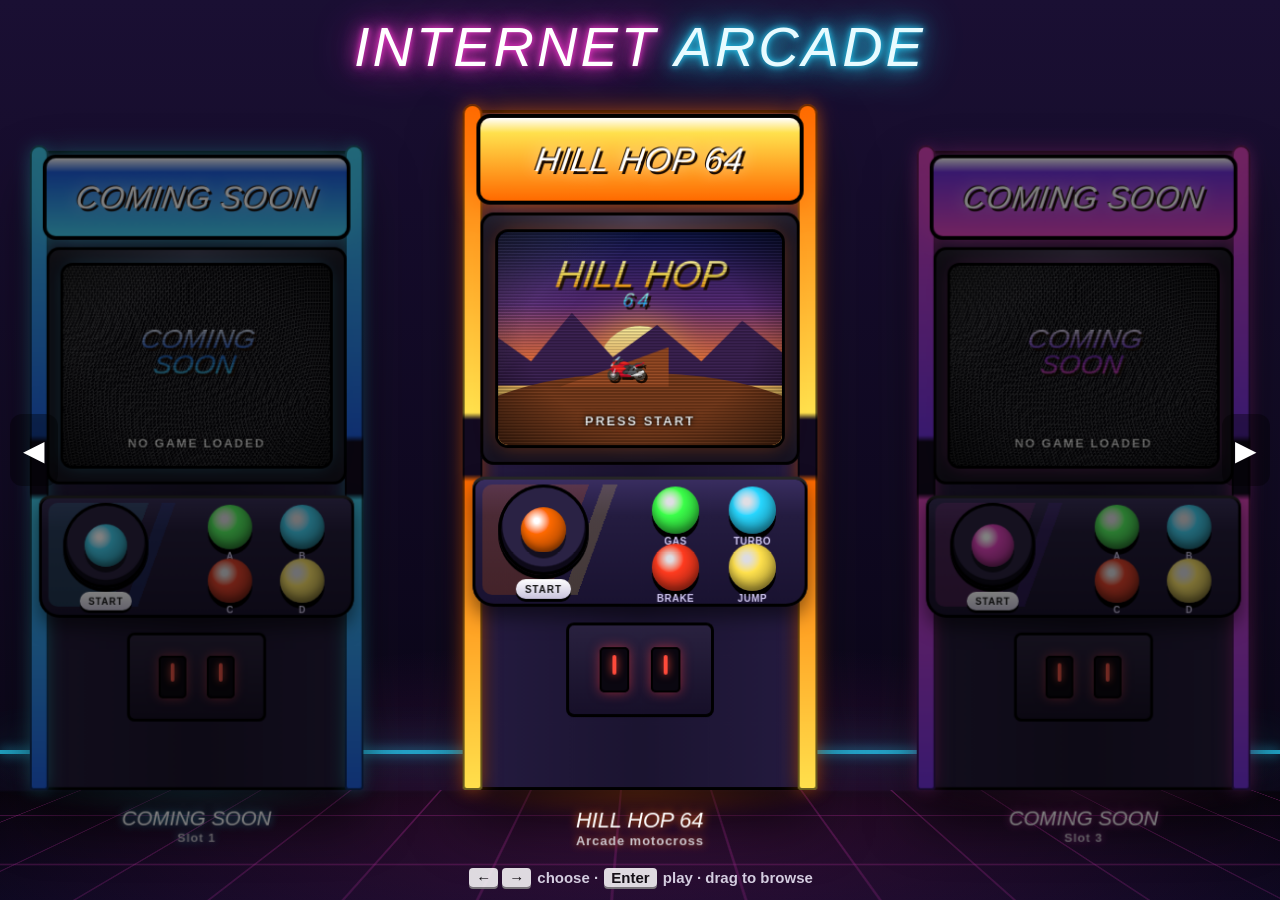
==== commit b58c87a1: "Replace the arcade page with a zoomable cabinet room Merges main and replaces Copilot's grid page, w" ====
--- a/index.html
+++ b/index.html
@@ -1,40 +1,413 @@
 <!doctype html>
 <html lang="en">
-  <head>
-    <meta charset="UTF-8" />
-    <meta name="viewport" content="width=device-width, initial-scale=1.0" />
-    <title>Internet Arcade</title>
-    <link rel="stylesheet" href="./styles.css" />
-  </head>
-  <body>
-    <main class="arcade-room">
-      <header class="hero">
-        <h1>Internet Arcade</h1>
-        <p>Select a machine to zoom in and play.</p>
-      </header>
-
-      <section class="machine-grid" id="machineGrid">
-        <button class="machine" data-game="/games/asteroids-arcade-game.html" aria-label="Asteroids cabinet">
-          <span class="led"></span>
-          <span class="cabinet">Asteroids</span>
-        </button>
-        <button class="machine" data-game="/games/pacman-arcade-game.html" aria-label="Pac-Man cabinet">
-          <span class="led"></span>
-          <span class="cabinet">Pac-Man</span>
-        </button>
-        <button class="machine" data-game="/games/galaga-arcade-game.html" aria-label="Galaga cabinet">
-          <span class="led"></span>
-          <span class="cabinet">Galaga</span>
-        </button>
-      </section>
-
-      <section class="screen-wrap" id="screenWrap" aria-live="polite">
-        <div class="screen crt">
-          <iframe id="gameFrame" title="Classic arcade game"></iframe>
-        </div>
-        <p id="status">Loading available games…</p>
-      </section>
-    </main>
-    <script src="./script.js"></script>
-  </body>
+<head>
+<meta charset="utf-8">
+<meta name="viewport" content="width=device-width, initial-scale=1, maximum-scale=1, user-scalable=no, viewport-fit=cover">
+<title>Internet Arcade</title>
+<style>
+:root{
+  --bg:#07040f; --wall1:#1a0f33; --wall2:#0b0718; --neon:#ff3bd4; --neon2:#28d7ff; --ink:#f4f0ff;
+  --cabW:360px; --cabH:690px;
+}
+*{box-sizing:border-box}
+html,body{margin:0;height:100%;overflow:hidden;background:var(--bg);color:var(--ink);
+  font-family:"Arial Black","Impact","Helvetica Neue",Arial,sans-serif;user-select:none;-webkit-user-select:none;
+  -webkit-tap-highlight-color:transparent;touch-action:none}
+
+/* ---------- the room ---------- */
+#room{position:fixed;inset:0;overflow:hidden;cursor:grab;
+  background:
+    radial-gradient(ellipse 80% 30% at 50% calc(var(--fy,58vh) + 40px),rgba(255,59,212,.16),transparent 70%),
+    linear-gradient(180deg,var(--wall1) 0px,var(--wall2) var(--fy,58vh),#05030a calc(var(--fy,58vh) + 2px),#0d0820 100%)}
+#room.dragging{cursor:grabbing}
+#room::before{ /* neon strip along the wall */
+  content:"";position:absolute;left:0;right:0;top:calc(var(--fy,58vh) - 40px);height:4px;background:var(--neon2);
+  box-shadow:0 0 12px var(--neon2),0 0 40px var(--neon2);opacity:.75}
+#room::after{ /* perspective floor grid */
+  content:"";position:absolute;left:-50%;right:-50%;top:var(--fy,58vh);bottom:-40%;
+  background:
+    repeating-linear-gradient(90deg,rgba(255,59,212,.28) 0 2px,transparent 2px 90px),
+    repeating-linear-gradient(0deg,rgba(255,59,212,.28) 0 2px,transparent 2px 70px);
+  transform:perspective(420px) rotateX(62deg);transform-origin:50% 0;
+  mask-image:linear-gradient(180deg,rgba(0,0,0,.9),transparent 75%);-webkit-mask-image:linear-gradient(180deg,rgba(0,0,0,.9),transparent 75%)}
+#world{position:absolute;left:0;top:0;transform-origin:0 0;will-change:transform;z-index:1}
+#world.anim{transition:transform .85s cubic-bezier(.65,0,.25,1)}
+#world.glide{transition:transform .45s cubic-bezier(.2,.7,.2,1)}
+
+#sign{position:fixed;left:0;right:0;top:max(14px,env(safe-area-inset-top));text-align:center;z-index:5;pointer-events:none;
+  font-style:italic;font-size:clamp(26px,6vw,56px);letter-spacing:3px;color:#fff;
+  text-shadow:0 0 6px var(--neon),0 0 18px var(--neon),0 0 40px var(--neon);transition:opacity .4s, transform .4s;
+  animation:flick 6s infinite}
+#sign span{color:#e8fbff;text-shadow:0 0 6px var(--neon2),0 0 18px var(--neon2),0 0 40px var(--neon2)}
+@keyframes flick{0%,92%,100%{opacity:1}93%{opacity:.4}94%{opacity:1}96%{opacity:.6}}
+#hint{position:fixed;left:0;right:0;bottom:max(14px,env(safe-area-inset-bottom));text-align:center;z-index:5;pointer-events:none;
+  font-family:Arial,sans-serif;font-weight:bold;font-size:clamp(11px,2.6vw,15px);opacity:.85;transition:opacity .4s;padding:0 12px}
+#hint kbd,#legend kbd{font-family:inherit;background:#fff;color:#111;border-radius:4px;padding:1px 7px;box-shadow:0 2px 0 #888;margin:0 2px;white-space:nowrap}
+#arrows{position:fixed;inset:0;pointer-events:none;z-index:5;transition:opacity .4s}
+#arrows button{pointer-events:auto;position:absolute;top:50%;transform:translateY(-50%);width:48px;height:72px;border:0;border-radius:12px;
+  background:rgba(0,0,0,.35);color:#fff;font-size:28px;cursor:pointer}
+#arrows button:hover{background:rgba(255,59,212,.35)}
+#arrows .l{left:10px} #arrows .r{right:10px}
+body.zoomed #sign,body.zoomed #hint,body.zoomed #arrows{opacity:0;pointer-events:none}
+body.zoomed #sign{transform:translateY(-30px);animation:none;visibility:hidden}
+body.zoomed #room{cursor:default}
+
+/* ---------- cabinets (all sizes in design pixels, scaled by the camera) ---------- */
+.cab{position:absolute;top:0;width:var(--cabW);height:var(--cabH);transition:filter .4s,transform .4s;transform-origin:50% 100%}
+.cab:not(.sel){filter:brightness(.5) saturate(.8);transform:scale(.94)}
+body.zoomed .cab:not(.sel){filter:brightness(.25)}
+.cab .body{position:absolute;inset:0 6px 0 6px;border-radius:16px 16px 6px 6px;
+  background:linear-gradient(90deg,#120c22 0%,#231a3e 8%,#1b1430 50%,#231a3e 92%,#120c22 100%);
+  box-shadow:inset 0 0 0 3px #000,0 30px 60px rgba(0,0,0,.6)}
+.cab .side{position:absolute;top:-6px;bottom:0;width:20px;border-radius:10px 10px 4px 4px;
+  background:linear-gradient(180deg,var(--c1),var(--c2) 45%,#120a20 46%,#120a20 54%,var(--c1) 55%,var(--c2));
+  box-shadow:inset 0 0 0 2px rgba(0,0,0,.6),0 0 18px color-mix(in srgb,var(--c1) 50%,transparent)}
+.cab .side.l{left:0} .cab .side.r{right:0}
+.cab .marquee{position:absolute;left:18px;right:18px;top:8px;height:84px;border-radius:10px;overflow:hidden;
+  background:linear-gradient(180deg,#fff 0%,var(--c2) 18%,var(--c1) 100%);box-shadow:0 0 0 4px #000,0 0 30px var(--c1);
+  display:flex;align-items:center;justify-content:center}
+.cab .marquee span{font-style:italic;font-size:34px;letter-spacing:1px;color:#fff;transform:skewX(-8deg);white-space:nowrap;
+  text-shadow:3px 3px 0 #1a0b02,-1px -1px 0 #1a0b02,0 0 18px rgba(255,255,255,.7)}
+.cab.sel .marquee{animation:marq 2.4s ease-in-out infinite}
+@keyframes marq{50%{box-shadow:0 0 0 4px #000,0 0 55px var(--c1)}}
+.cab .bezel{position:absolute;left:18px;top:104px;width:324px;height:256px;border-radius:14px;
+  background:radial-gradient(ellipse at 50% 0%,#3a3550,#14111f 70%);box-shadow:inset 0 0 0 3px #000,inset 0 8px 18px rgba(255,255,255,.08)}
+.cab .screen{position:absolute;left:18px;top:20px;width:288px;height:216px;border-radius:10px;overflow:hidden;background:#000;
+  box-shadow:0 0 0 3px #000,0 0 22px color-mix(in srgb,var(--c1) 40%,transparent)}
+.cab .glass{position:absolute;inset:0;pointer-events:none;border-radius:10px;
+  background:
+    repeating-linear-gradient(180deg,rgba(255,255,255,.035) 0 1px,rgba(0,0,0,.22) 1px 3px),
+    radial-gradient(ellipse at 50% 50%,transparent 58%,rgba(0,0,0,.55) 100%),
+    linear-gradient(135deg,rgba(255,255,255,.14) 0%,transparent 30%)}
+.cab .panel{position:absolute;left:10px;right:10px;top:372px;height:132px;border-radius:12px 12px 22px 22px;
+  background:linear-gradient(180deg,#3b2f63 0%,#241c40 30%,#191230 100%);box-shadow:inset 0 3px 0 rgba(255,255,255,.15),inset 0 0 0 3px #000,0 10px 20px rgba(0,0,0,.5)}
+.cab .panel::before{content:"";position:absolute;left:10px;right:10px;top:8px;bottom:12px;border-radius:10px;
+  background:linear-gradient(110deg,var(--c1) 0 30%,transparent 30% 34%,var(--c2) 34% 38%,transparent 38%);opacity:.18}
+.stick{position:absolute;left:26px;top:8px;width:92px;height:92px;border-radius:50%;
+  background:radial-gradient(circle at 50% 45%,#0b0814 0 22%,#2a2244 23% 60%,#0d0918 62%);box-shadow:inset 0 0 0 3px #000,0 4px 0 #000;touch-action:none}
+.stick .knob{position:absolute;left:50%;top:50%;width:46px;height:46px;margin:-23px 0 0 -23px;border-radius:50%;
+  background:radial-gradient(circle at 35% 30%,#fff 0 6%,var(--c1) 30%,color-mix(in srgb,var(--c1) 55%,#000) 100%);
+  box-shadow:0 6px 0 rgba(0,0,0,.55),inset 0 -4px 6px rgba(0,0,0,.35);transition:transform .08s}
+.pbs{position:absolute;right:14px;top:8px;width:160px;height:116px}
+.pb{position:absolute;width:48px;height:48px;border-radius:50%;border:0;padding:0;cursor:pointer;touch-action:none;
+  background:radial-gradient(circle at 38% 32%,rgba(255,255,255,.85) 0 7%,var(--b) 32%,color-mix(in srgb,var(--b) 55%,#000) 100%);
+  box-shadow:0 6px 0 #000,inset 0 -5px 8px rgba(0,0,0,.35);transition:transform .06s,box-shadow .06s}
+.pb.on{transform:translateY(4px);box-shadow:0 2px 0 #000,0 0 22px var(--b),inset 0 -5px 8px rgba(0,0,0,.35)}
+.pb i{position:absolute;left:50%;top:50px;transform:translateX(-50%);font-style:normal;font-family:Arial,sans-serif;font-weight:bold;font-size:10px;letter-spacing:.5px;color:#cfc6ef;white-space:nowrap;pointer-events:none}
+.start{position:absolute;left:44px;top:104px;width:56px;height:20px;border:0;border-radius:11px;cursor:pointer;touch-action:none;
+  background:linear-gradient(180deg,#fff,#c9c3dd);color:#111;font:bold 10px Arial,sans-serif;letter-spacing:1px;box-shadow:0 3px 0 #000}
+.start.on{transform:translateY(2px);box-shadow:0 1px 0 #000}
+/* controls only respond on the machine you are playing */
+.cab:not(.active) .stick,.cab:not(.active) .pb,.cab:not(.active) .start{pointer-events:none}
+.cab .coin{position:absolute;left:50%;top:520px;width:150px;height:96px;margin-left:-75px;border-radius:8px;
+  background:linear-gradient(180deg,#2a2240,#160f28);box-shadow:inset 0 0 0 3px #000;display:flex;align-items:center;justify-content:center;gap:22px}
+.cab .coin i{display:block;width:30px;height:46px;border-radius:5px;background:#0a0710;box-shadow:inset 0 0 0 2px #000,0 0 12px rgba(255,59,59,.5);position:relative}
+.cab .coin i::after{content:"";position:absolute;left:13px;top:8px;width:4px;height:20px;border-radius:2px;background:#ff4a3a;box-shadow:0 0 8px #ff4a3a}
+.cab .plate{position:absolute;left:50%;top:calc(var(--cabH) + 18px);transform:translateX(-50%);white-space:nowrap;font-style:italic;font-size:22px;
+  color:#fff;text-shadow:0 0 10px var(--c1);transition:opacity .4s}
+.cab .plate small{display:block;text-align:center;font:bold 13px Arial,sans-serif;opacity:.75;font-style:normal;letter-spacing:1px}
+body.zoomed .plate{opacity:0}
+.cab .floorglow{position:absolute;left:-20px;right:-20px;top:calc(var(--cabH) - 30px);height:60px;border-radius:50%;
+  background:radial-gradient(ellipse,color-mix(in srgb,var(--c1) 45%,transparent),transparent 70%);filter:blur(6px);z-index:-1}
+
+/* ---------- attract screens ---------- */
+.attract{position:absolute;inset:0;overflow:hidden}
+.att-hillhop{background:linear-gradient(180deg,#0d1650 0%,#5a2a7a 34%,#ff7a3a 62%,#ffcf6a 74%)}
+.att-hillhop .sun{position:absolute;left:50%;top:44%;width:84px;height:84px;margin-left:-42px;border-radius:50%;
+  background:linear-gradient(180deg,#fff3a0,#ff8a2a);box-shadow:0 0 40px #ffb04a}
+.att-hillhop .mts{position:absolute;left:-10%;right:-10%;bottom:28%;height:38%;background:#3b2052;
+  clip-path:polygon(0 100%,8% 40%,18% 70%,30% 10%,42% 65%,55% 25%,68% 70%,80% 20%,92% 60%,100% 35%,100% 100%)}
+.att-hillhop .hills{position:absolute;left:-20%;right:-20%;bottom:-2%;height:36%;background:#7a3b1a;
+  border-radius:50% 50% 0 0/100% 100% 0 0;animation:roll 3s linear infinite}
+.att-hillhop .hills::before{content:"";position:absolute;left:30%;top:-26px;width:110px;height:40px;background:#9a4a22;clip-path:polygon(0 100%,100% 0,100% 100%)}
+@keyframes roll{50%{transform:translateY(5px)}}
+.att-hillhop .bike{position:absolute;left:38%;bottom:30%;font-size:34px;animation:hop 1.6s ease-in-out infinite;filter:drop-shadow(2px 3px 0 #1a0b02)}
+@keyframes hop{0%,100%{transform:translate(0,0) rotate(0)}45%{transform:translate(26px,-46px) rotate(-14deg)}70%{transform:translate(40px,-30px) rotate(8deg)}}
+.att-title{position:absolute;left:0;right:0;top:12%;text-align:center;font-style:italic;font-size:38px;line-height:.9;transform:skewX(-8deg);
+  background:linear-gradient(180deg,#fff7b0,#ffe14d 35%,#ff8a00 65%,#d1260b);-webkit-background-clip:text;background-clip:text;color:transparent;
+  filter:drop-shadow(3px 3px 0 #1a0b02)}
+.att-title small{display:block;font-size:20px;letter-spacing:4px;background:linear-gradient(180deg,#bff6ff,#28d7ff 55%,#1060ff);-webkit-background-clip:text;background-clip:text}
+.press{position:absolute;left:0;right:0;bottom:8%;text-align:center;font:bold 13px Arial,sans-serif;letter-spacing:2px;color:#fff;
+  text-shadow:0 0 6px #000,0 0 2px #000;animation:blinkT 1.1s steps(2) infinite}
+@keyframes blinkT{50%{opacity:0}}
+.att-soon{background:#06040c}
+.att-soon::before{content:"";position:absolute;inset:-50%;opacity:.22;
+  background:repeating-radial-gradient(circle at 17% 32%,#fff 0 1px,transparent 1px 3px),repeating-radial-gradient(circle at 73% 61%,#fff 0 1px,transparent 1px 4px);
+  animation:static .25s steps(3) infinite}
+@keyframes static{33%{transform:translate(7px,-11px)}66%{transform:translate(-9px,5px)}}
+.att-soon .att-title{top:30%;font-size:30px;background:linear-gradient(180deg,#fff,var(--c2) 50%,var(--c1));-webkit-background-clip:text;background-clip:text}
+
+/* ---------- playing ---------- */
+#frame{position:fixed;border:0;background:#000;z-index:3;opacity:0;transition:opacity .35s;border-radius:6px}
+#frame.show{opacity:1}
+#legend{position:fixed;z-index:4;left:50%;transform:translate(-50%,10px);opacity:0;pointer-events:none;
+  transition:opacity .6s .25s,transform .6s .25s;font-family:Arial,sans-serif;font-weight:bold;font-size:14px;
+  display:flex;flex-wrap:wrap;justify-content:center;gap:8px 18px;padding:10px 16px;max-width:96vw;
+  background:rgba(8,5,18,.72);border:2px solid rgba(255,255,255,.18);border-radius:12px}
+#legend.show{opacity:1;transform:translate(-50%,0)}
+#legend span{white-space:nowrap}
+#back{position:fixed;z-index:6;left:max(12px,env(safe-area-inset-left));top:max(12px,env(safe-area-inset-top));border:2px solid #fff;border-radius:10px;
+  background:rgba(8,5,18,.75);color:#fff;font:italic 15px "Arial Black",Arial,sans-serif;padding:8px 14px;cursor:pointer;
+  opacity:0;pointer-events:none;transition:opacity .4s}
+body.zoomed #back{opacity:1;pointer-events:auto}
+@media (pointer:coarse){#arrows{display:none}}
+@media (prefers-reduced-motion:reduce){#world.anim,#world.glide{transition-duration:.01s}.att-hillhop .bike,.att-soon::before{animation:none}}
+</style>
+</head>
+<body>
+<div id="room"><div id="world"></div></div>
+<div id="sign">INTERNET <span>ARCADE</span></div>
+<div id="arrows"><button class="l" aria-label="Previous machine">◀</button><button class="r" aria-label="Next machine">▶</button></div>
+<div id="hint"></div>
+<button id="back">◀ ARCADE</button>
+<div id="legend"></div>
+<iframe id="frame" title="Arcade game" allow="autoplay; gamepad; fullscreen" hidden></iframe>
+
+<script>
+'use strict';
+/* Machines in the room. A machine with `src` is playable; the others show a "coming soon" screen. */
+const MACHINES = [
+  { title: 'COMING SOON', sub: 'Slot 1', c1: '#28d7ff', c2: '#1060ff' },
+  { title: 'HILL HOP 64', sub: 'Arcade motocross', c1: '#ff6a00', c2: '#ffe14d', art: 'hillhop', src: 'HillHop64.html?embed=1',
+    legend: [['← →', 'Steer'], ['↑ ↓', 'Lean / pitch'], ['Space', 'Pre-load jump'], ['L / Shift', 'Turbo'], ['K', 'Brake'], ['J', 'Gas (Auto-gas off)'],
+             ['C', 'Camera'], ['R', 'Reset bike'], ['Esc', 'Pause · on the title screen, back to the arcade']],
+    buttons: [['GAS', 'KeyJ', '#3bff4a'], ['TURBO', 'KeyL', '#28d7ff'], ['BRAKE', 'KeyK', '#ff3b1f'], ['JUMP', 'Space', '#ffe14d']] },
+  { title: 'COMING SOON', sub: 'Slot 3', c1: '#ff3bd4', c2: '#7a2cff' },
+  { title: 'COMING SOON', sub: 'Slot 4', c1: '#3bff4a', c2: '#18b33a' },
+  { title: 'COMING SOON', sub: 'Slot 5', c1: '#ffe14d', c2: '#ff3b1f' },
+];
+const DEFAULT_BUTTONS = [['A', 'KeyJ', '#3bff4a'], ['B', 'KeyL', '#28d7ff'], ['C', 'KeyK', '#ff3b1f'], ['D', 'Space', '#ffe14d']];
+
+const CAB_W = 360, CAB_H = 690, GAP = 90, PITCH = CAB_W + GAP;
+// regions inside a cabinet (design px)
+const BEZEL = { x: 18, y: 104, w: 324, h: 256 }, SCREEN = { x: 36, y: 124, w: 288, h: 216 };
+const PLAY_MOBILE = { x: 4, y: 96, w: CAB_W - 8, h: 512 - 96 };   // screen + control panel
+
+const $ = s => document.querySelector(s);
+const room = $('#room'), world = $('#world'), frame = $('#frame'), legend = $('#legend'), hint = $('#hint');
+const isTouch = () => matchMedia('(pointer: coarse)').matches || navigator.maxTouchPoints > 0;
+const mobileLayout = () => isTouch() && Math.min(innerWidth, innerHeight) < 820;
+
+/* ---------- build the room ---------- */
+const cabs = MACHINES.map((m, i) => {
+  const el = document.createElement('div');
+  el.className = 'cab'; el.style.left = (i * PITCH) + 'px';
+  el.style.setProperty('--c1', m.c1); el.style.setProperty('--c2', m.c2);
+  const att = m.art === 'hillhop'
+    ? `<div class="attract att-hillhop"><div class="sun"></div><div class="mts"></div><div class="hills"></div><div class="bike">🏍️</div>
+        <div class="att-title">HILL HOP<small>64</small></div><div class="press">PRESS START</div></div>`
+    : `<div class="attract att-soon"><div class="att-title">COMING<br>SOON</div><div class="press">NO GAME LOADED</div></div>`;
+  const btns = (m.buttons || DEFAULT_BUTTONS).map(([label, code, col], k) =>
+    `<button class="pb" data-code="${code}" style="--b:${col};left:${(k % 2) * 78 + 16}px;top:${k > 1 ? 60 : 2}px" aria-label="${label}"><i>${label}</i></button>`).join('');
+  el.innerHTML = `<div class="floorglow"></div><div class="body"></div><div class="side l"></div><div class="side r"></div>
+    <div class="marquee"><span>${m.title}</span></div>
+    <div class="bezel"><div class="screen">${att}<div class="glass"></div></div></div>
+    <div class="panel"><button class="start" aria-label="Start">START</button><div class="stick" aria-label="Joystick"><div class="knob"></div></div><div class="pbs">${btns}</div></div>
+    <div class="coin"><i></i><i></i></div>
+    <div class="plate">${m.title}<small>${m.sub}</small></div>`;
+  world.appendChild(el);
+  return el;
+});
+
+/* ---------- camera ---------- */
+let sel = 1, camX = sel * PITCH + CAB_W / 2, mode = 'hall', cur = null;
+// zoomed-out view: leave room for the sign above and the name plates and hint below
+function hallView(cx) {
+  const top = Math.min(110, innerHeight * 0.14), bottom = Math.min(110, innerHeight * 0.16), avail = innerHeight - top - bottom;
+  const across = innerWidth < 700 ? 1.55 : 2.5;           // phones: one machine with its neighbours peeking in
+  const s = Math.min(avail / CAB_H, innerWidth / (CAB_W * across));
+  const ty = top + (avail - CAB_H * s) / 2;
+  room.style.setProperty('--fy', (ty + CAB_H * s) + 'px');
+  return { s, tx: innerWidth / 2 - cx * s, ty };
+}
+// fit a region of cabinet i into a box on screen
+function fitView(i, r, box) {
+  const s = Math.min(box.w / r.w, box.h / r.h), cx = i * PITCH + r.x + r.w / 2;
+  return { s, tx: box.x + box.w / 2 - cx * s, ty: box.y + (box.h - r.h * s) / 2 - r.y * s };
+}
+function playView(i) {
+  if (mobileLayout()) {
+    const top = Math.max(8, parseFloat(getComputedStyle(document.documentElement).getPropertyValue('--sat')) || 0) + 52;
+    const v = fitView(i, PLAY_MOBILE, { x: 4, y: top, w: innerWidth - 8, h: innerHeight - top - 10 });
+    v.ty = Math.min(v.ty, top - PLAY_MOBILE.y * v.s + 10);   // pin the screen just under the back button
+    return v;
+  }
+  // desktop: the bezel nearly fills the view, with room underneath for the controls
+  const legendH = 96;
+  return fitView(i, BEZEL, { x: 0, y: 12, w: innerWidth, h: innerHeight - 24 - legendH });
+}
+function apply(v, how) {
+  world.classList.toggle('anim', how === 'anim'); world.classList.toggle('glide', how === 'glide');
+  world.style.transform = `translate(${v.tx}px,${v.ty}px) scale(${v.s})`;
+  cur = v;
+}
+function select(i, how = 'glide') {
+  sel = Math.max(0, Math.min(cabs.length - 1, i));
+  cabs.forEach((c, k) => c.classList.toggle('sel', k === sel));
+  camX = sel * PITCH + CAB_W / 2;
+  apply(hallView(camX), how);
+}
+
+/* ---------- playing a machine ---------- */
+let leaveTimer = 0;
+function play(i) {
+  if (mode !== 'hall') return;
+  if (i !== sel) { select(i); return; }
+  mode = 'zooming'; document.body.classList.add('zoomed');
+  cabs[i].classList.add('active');
+  apply(playView(i), 'anim');
+  clearTimeout(leaveTimer);
+  leaveTimer = setTimeout(() => { if (mode === 'zooming') { mode = 'playing'; mountGame(); } }, 880);
+}
+function mountGame() {
+  const m = MACHINES[sel];
+  placeOverlays();
+  if (m.src) {
+    frame.hidden = false; frame.src = m.src;
+    frame.onload = () => { frame.classList.add('show'); if (!mobileLayout()) focusGame(); };
+  }
+  if (!mobileLayout()) {
+    const rows = (m.legend || [['Esc', 'Back to the arcade']]).map(([k, d]) => `<span>${k.split(' / ').map(x => `<kbd>${x}</kbd>`).join(' / ')} ${d}</span>`);
+    legend.innerHTML = rows.join(''); requestAnimationFrame(() => legend.classList.add('show'));
+  }
+}
+function focusGame() { try { frame.focus(); frame.contentWindow.focus(); } catch (e) { } }
+// keep the game iframe and the legend glued to the cabinet screen
+function placeOverlays() {
+  if (!cur) return;
+  const s = cur.s, x = cur.tx + (sel * PITCH + SCREEN.x) * s, y = cur.ty + SCREEN.y * s;
+  Object.assign(frame.style, { left: x + 'px', top: y + 'px', width: SCREEN.w * s + 'px', height: SCREEN.h * s + 'px' });
+  const bezelBottom = cur.ty + (BEZEL.y + BEZEL.h) * s;
+  legend.style.top = Math.min(innerHeight - 70, bezelBottom + 12) + 'px';
+}
+function leave() {
+  if (mode !== 'playing' && mode !== 'zooming') return;
+  releaseAll();
+  mode = 'leaving';
+  frame.classList.remove('show'); legend.classList.remove('show');
+  frame.src = 'about:blank'; frame.hidden = true;
+  cabs.forEach(c => c.classList.remove('active'));
+  document.body.classList.remove('zoomed');
+  apply(hallView(camX), 'anim');
+  clearTimeout(leaveTimer);
+  leaveTimer = setTimeout(() => { mode = 'hall'; room.focus(); }, 860);
+}
+$('#back').addEventListener('click', leave);
+
+/* ---------- talking to the game ---------- */
+const send = msg => { if (mode === 'playing' && MACHINES[sel].src && frame.contentWindow) frame.contentWindow.postMessage(msg, '*'); };
+const held = new Set();
+function key(code, down) {
+  if (down === held.has(code)) return;
+  down ? held.add(code) : held.delete(code);
+  send({ type: 'hh-key', code, down });
+}
+function releaseAll() { for (const c of [...held]) key(c, false); send({ type: 'hh-release' }); }
+addEventListener('message', e => {
+  if (e.source !== frame.contentWindow || !e.data || typeof e.data !== 'object') return;
+  if (e.data.type === 'hh-exit') leave();
+});
+
+// joystick
+for (const stick of document.querySelectorAll('.stick')) {
+  const knob = stick.querySelector('.knob'); let pid = null;
+  const move = e => {
+    const r = stick.getBoundingClientRect(), s = r.width / 92;
+    let dx = (e.clientX - (r.left + r.width / 2)) / s, dy = (e.clientY - (r.top + r.height / 2)) / s;
+    const d = Math.hypot(dx, dy), max = 26; if (d > max) { dx *= max / d; dy *= max / d; }
+    knob.style.transform = `translate(${dx}px,${dy}px)`;
+    const t = 11;
+    key('ArrowLeft', dx < -t); key('ArrowRight', dx > t); key('ArrowUp', dy < -t); key('ArrowDown', dy > t);
+  };
+  stick.addEventListener('pointerdown', e => { e.preventDefault(); e.stopPropagation(); pid = e.pointerId; try { stick.setPointerCapture(pid); } catch (err) { } move(e); });
+  stick.addEventListener('pointermove', e => { if (e.pointerId === pid) move(e); });
+  const end = e => { if (e.pointerId !== pid) return; pid = null; knob.style.transform = ''; for (const c of ['ArrowLeft', 'ArrowRight', 'ArrowUp', 'ArrowDown']) key(c, false); };
+  stick.addEventListener('pointerup', end); stick.addEventListener('pointercancel', end);
+}
+// buttons
+for (const b of document.querySelectorAll('.pb')) {
+  const code = b.dataset.code;
+  b.addEventListener('pointerdown', e => { e.preventDefault(); e.stopPropagation(); try { b.setPointerCapture(e.pointerId); } catch (err) { } b.classList.add('on'); key(code, true); });
+  const up = () => { b.classList.remove('on'); key(code, false); };
+  b.addEventListener('pointerup', up); b.addEventListener('pointercancel', up); b.addEventListener('lostpointercapture', up);
+}
+for (const b of document.querySelectorAll('.start')) {
+  b.addEventListener('pointerdown', e => { e.preventDefault(); e.stopPropagation(); b.classList.add('on'); send({ type: 'hh-start' }); });
+  const up = () => b.classList.remove('on'); b.addEventListener('pointerup', up); b.addEventListener('pointercancel', up);
+}
+
+/* ---------- browsing: drag, swipe, wheel, keys ---------- */
+let drag = null;
+room.addEventListener('pointerdown', e => {
+  if (mode !== 'hall' || e.button > 0) return;
+  drag = { id: e.pointerId, x0: e.clientX, x: e.clientX, cam0: camX, moved: false, t: performance.now(), v: 0 };
+  try { room.setPointerCapture(e.pointerId); } catch (err) { }
+});
+room.addEventListener('pointermove', e => {
+  if (!drag || e.pointerId !== drag.id) return;
+  const now = performance.now(), dx = e.clientX - drag.x;
+  drag.v = 0.8 * drag.v + 0.2 * (dx / Math.max(1, now - drag.t)); drag.t = now; drag.x = e.clientX;
+  if (Math.abs(e.clientX - drag.x0) > 6) { drag.moved = true; room.classList.add('dragging'); }
+  if (drag.moved) {
+    const s = hallView(camX).s;
+    camX = Math.max(CAB_W / 2 - PITCH * 0.4, Math.min((cabs.length - 1) * PITCH + CAB_W / 2 + PITCH * 0.4, drag.cam0 - (e.clientX - drag.x0) / s));
+    apply(hallView(camX), 'none');
+    const near = Math.round((camX - CAB_W / 2) / PITCH);
+    cabs.forEach((c, k) => c.classList.toggle('sel', k === near));
+  }
+});
+const endDrag = e => {
+  if (!drag || e.pointerId !== drag.id) return;
+  room.classList.remove('dragging');
+  if (drag.moved) {
+    const s = hallView(camX).s, fling = Math.max(-PITCH * 1.4, Math.min(PITCH * 1.4, -drag.v * 220 / s));   // swipe momentum, at most a machine or so
+    select(Math.round((camX + fling - CAB_W / 2) / PITCH));
+  } else {
+    const c = document.elementFromPoint(e.clientX, e.clientY)?.closest('.cab');
+    if (c) play(cabs.indexOf(c));
+  }
+  drag = null;
+};
+room.addEventListener('pointerup', endDrag); room.addEventListener('pointercancel', endDrag);
+let wheelT = 0;
+room.addEventListener('wheel', e => {
+  if (mode !== 'hall') return;
+  const d = Math.abs(e.deltaX) > Math.abs(e.deltaY) ? e.deltaX : e.deltaY;
+  if (Math.abs(d) < 8 || performance.now() - wheelT < 260) return;
+  wheelT = performance.now(); select(sel + Math.sign(d));
+}, { passive: true });
+$('#arrows .l').addEventListener('click', () => select(sel - 1));
+$('#arrows .r').addEventListener('click', () => select(sel + 1));
+
+addEventListener('keydown', e => {
+  if (mode === 'hall') {
+    if (e.code === 'ArrowLeft' || e.code === 'KeyA') { select(sel - 1); e.preventDefault(); }
+    else if (e.code === 'ArrowRight' || e.code === 'KeyD') { select(sel + 1); e.preventDefault(); }
+    else if (e.code === 'Enter' || e.code === 'Space') { play(sel); e.preventDefault(); }
+  } else if (mode === 'playing') {
+    // the page has focus (e.g. after clicking a bezel): Esc leaves, everything else goes to the game
+    if (e.code === 'Escape' && !MACHINES[sel].src) { leave(); return; }
+    if (e.code === 'Escape' && !held.size) { send({ type: 'hh-key', code: 'Escape', down: true }); send({ type: 'hh-key', code: 'Escape', down: false }); focusGame(); return; }
+    if (e.code.startsWith('Arrow') || e.code === 'Space') e.preventDefault();
+    if (!e.repeat) key(e.code, true);
+  }
+});
+addEventListener('keyup', e => { if (mode === 'playing') key(e.code, false); });
+addEventListener('blur', () => { if (document.activeElement !== frame) releaseAll(); });
+
+function setHint() {
+  hint.innerHTML = isTouch()
+    ? 'Swipe to browse · tap a machine to play'
+    : '<kbd>←</kbd><kbd>→</kbd> choose · <kbd>Enter</kbd> play · drag to browse';
+}
+addEventListener('resize', () => {
+  setHint();
+  if (mode === 'hall') apply(hallView(camX), 'none');
+  else if (mode === 'playing' || mode === 'zooming') { apply(playView(sel), 'none'); placeOverlays(); }
+});
+room.tabIndex = -1;
+setHint();
+select(sel, 'none');
+</script>
+</body>
 </html>
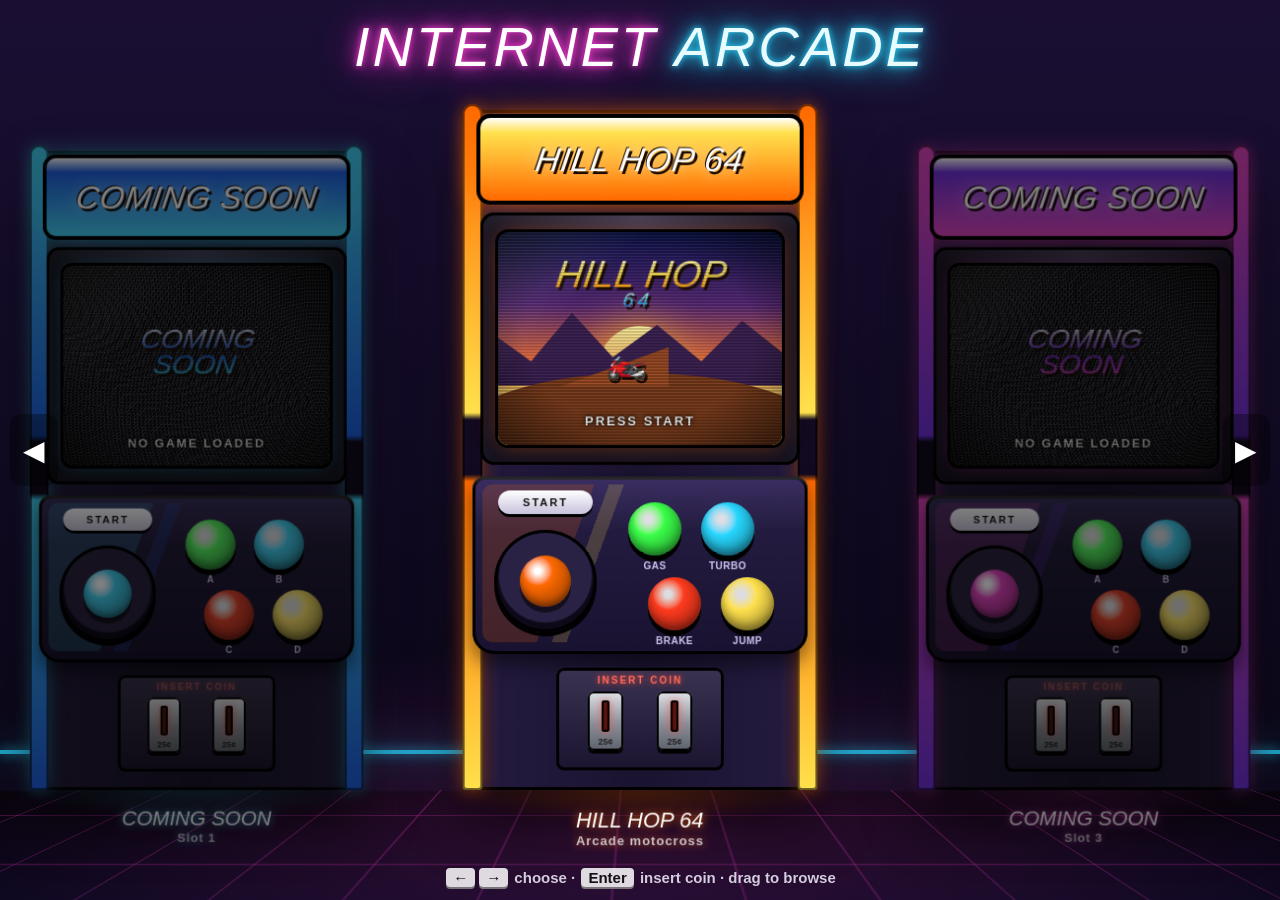
==== commit 6ef74aec: "Rework cabinet controls and add a coin-insert animation The control panel is taller and laid out lik" ====
--- a/index.html
+++ b/index.html
@@ -79,30 +79,44 @@
     repeating-linear-gradient(180deg,rgba(255,255,255,.035) 0 1px,rgba(0,0,0,.22) 1px 3px),
     radial-gradient(ellipse at 50% 50%,transparent 58%,rgba(0,0,0,.55) 100%),
     linear-gradient(135deg,rgba(255,255,255,.14) 0%,transparent 30%)}
-.cab .panel{position:absolute;left:10px;right:10px;top:372px;height:132px;border-radius:12px 12px 22px 22px;
+.cab .panel{position:absolute;left:10px;right:10px;top:372px;height:180px;border-radius:12px 12px 22px 22px;
   background:linear-gradient(180deg,#3b2f63 0%,#241c40 30%,#191230 100%);box-shadow:inset 0 3px 0 rgba(255,255,255,.15),inset 0 0 0 3px #000,0 10px 20px rgba(0,0,0,.5)}
 .cab .panel::before{content:"";position:absolute;left:10px;right:10px;top:8px;bottom:12px;border-radius:10px;
   background:linear-gradient(110deg,var(--c1) 0 30%,transparent 30% 34%,var(--c2) 34% 38%,transparent 38%);opacity:.18}
-.stick{position:absolute;left:26px;top:8px;width:92px;height:92px;border-radius:50%;
+.stick{position:absolute;left:22px;top:54px;width:104px;height:104px;border-radius:50%;
   background:radial-gradient(circle at 50% 45%,#0b0814 0 22%,#2a2244 23% 60%,#0d0918 62%);box-shadow:inset 0 0 0 3px #000,0 4px 0 #000;touch-action:none}
-.stick .knob{position:absolute;left:50%;top:50%;width:46px;height:46px;margin:-23px 0 0 -23px;border-radius:50%;
+.stick .knob{position:absolute;left:50%;top:50%;width:52px;height:52px;margin:-26px 0 0 -26px;border-radius:50%;
   background:radial-gradient(circle at 35% 30%,#fff 0 6%,var(--c1) 30%,color-mix(in srgb,var(--c1) 55%,#000) 100%);
   box-shadow:0 6px 0 rgba(0,0,0,.55),inset 0 -4px 6px rgba(0,0,0,.35);transition:transform .08s}
-.pbs{position:absolute;right:14px;top:8px;width:160px;height:116px}
-.pb{position:absolute;width:48px;height:48px;border-radius:50%;border:0;padding:0;cursor:pointer;touch-action:none;
+.pbs{position:absolute;left:148px;top:26px;width:160px;height:150px}
+.pb{position:absolute;width:54px;height:54px;border-radius:50%;border:0;padding:0;cursor:pointer;touch-action:none;
   background:radial-gradient(circle at 38% 32%,rgba(255,255,255,.85) 0 7%,var(--b) 32%,color-mix(in srgb,var(--b) 55%,#000) 100%);
   box-shadow:0 6px 0 #000,inset 0 -5px 8px rgba(0,0,0,.35);transition:transform .06s,box-shadow .06s}
 .pb.on{transform:translateY(4px);box-shadow:0 2px 0 #000,0 0 22px var(--b),inset 0 -5px 8px rgba(0,0,0,.35)}
-.pb i{position:absolute;left:50%;top:50px;transform:translateX(-50%);font-style:normal;font-family:Arial,sans-serif;font-weight:bold;font-size:10px;letter-spacing:.5px;color:#cfc6ef;white-space:nowrap;pointer-events:none}
-.start{position:absolute;left:44px;top:104px;width:56px;height:20px;border:0;border-radius:11px;cursor:pointer;touch-action:none;
-  background:linear-gradient(180deg,#fff,#c9c3dd);color:#111;font:bold 10px Arial,sans-serif;letter-spacing:1px;box-shadow:0 3px 0 #000}
+.pb i{position:absolute;left:50%;top:59px;transform:translateX(-50%);font-style:normal;font-family:Arial,sans-serif;font-weight:bold;font-size:10px;letter-spacing:.5px;color:#cfc6ef;white-space:nowrap;pointer-events:none}
+.start{position:absolute;left:26px;top:14px;width:96px;height:24px;border:0;border-radius:12px;cursor:pointer;touch-action:none;
+  background:linear-gradient(180deg,#fff,#c9c3dd);color:#111;font:bold 11px Arial,sans-serif;letter-spacing:2px;box-shadow:0 3px 0 #000}
 .start.on{transform:translateY(2px);box-shadow:0 1px 0 #000}
 /* controls only respond on the machine you are playing */
 .cab:not(.active) .stick,.cab:not(.active) .pb,.cab:not(.active) .start{pointer-events:none}
-.cab .coin{position:absolute;left:50%;top:520px;width:150px;height:96px;margin-left:-75px;border-radius:8px;
-  background:linear-gradient(180deg,#2a2240,#160f28);box-shadow:inset 0 0 0 3px #000;display:flex;align-items:center;justify-content:center;gap:22px}
-.cab .coin i{display:block;width:30px;height:46px;border-radius:5px;background:#0a0710;box-shadow:inset 0 0 0 2px #000,0 0 12px rgba(255,59,59,.5);position:relative}
-.cab .coin i::after{content:"";position:absolute;left:13px;top:8px;width:4px;height:20px;border-radius:2px;background:#ff4a3a;box-shadow:0 0 8px #ff4a3a}
+.cab .coin{position:absolute;left:50%;top:566px;width:170px;height:104px;margin-left:-85px;border-radius:8px;
+  background:linear-gradient(180deg,#3a3352,#1c1530);box-shadow:inset 0 0 0 3px #000,inset 0 3px 0 rgba(255,255,255,.12)}
+.coinlbl{position:absolute;top:7px;left:0;right:0;text-align:center;font:bold 10px Arial,sans-serif;letter-spacing:2px;color:#ff6a5a;text-shadow:0 0 6px #ff4a3a;opacity:.55}
+.cab.sel .coinlbl{opacity:1;animation:blinkT 1.2s steps(2) infinite}
+.slots{position:absolute;left:0;right:0;top:24px;display:flex;justify-content:center;gap:34px}
+.slot{display:block;position:relative;width:36px;height:60px;border-radius:6px;background:linear-gradient(180deg,#e2e5ea,#8a8f9a 55%,#5d626c);
+  box-shadow:inset 0 0 0 2px #000,0 3px 0 #000}
+.slot b{position:absolute;left:14px;top:9px;width:8px;height:32px;border-radius:3px;background:#5a120c;box-shadow:inset 0 0 0 2px #000,0 0 8px rgba(255,74,58,.7);transition:background .15s,box-shadow .15s}
+.slot u{position:absolute;left:0;right:0;bottom:4px;text-align:center;text-decoration:none;font:bold 9px Arial,sans-serif;color:#222}
+.cab.credited .slot:first-child b{background:#fff3b0;box-shadow:inset 0 0 0 2px #000,0 0 18px #ffd34a,0 0 40px #ffb000}
+.coinfly{position:absolute;left:30px;top:29px;width:40px;height:40px;border-radius:50%;opacity:0;pointer-events:none;z-index:5;
+  background:radial-gradient(circle at 35% 30%,#fff9d0 0 8%,#ffd34a 32%,#d99a16 72%,#8a5a06 100%);
+  box-shadow:inset 0 0 0 3px #b47a0a,inset 0 0 0 6px #ffe27a,inset 0 0 0 7px #b47a0a;
+  display:flex;align-items:center;justify-content:center;font:900 18px "Arial Black",Arial,sans-serif;color:#a86c06;text-shadow:1px 1px 0 #ffe9a0}
+.credit{position:absolute;top:8px;right:12px;font:bold 12px Arial,sans-serif;letter-spacing:2px;color:#fff;text-shadow:0 0 6px #000,0 0 2px #000;opacity:0;z-index:2}
+.cab.credited .credit{opacity:1;animation:blinkT .25s steps(2) 6}
+.cab.credited .marquee{animation:credFlash .45s ease-out 3}
+@keyframes credFlash{0%{filter:brightness(2.2);box-shadow:0 0 0 4px #000,0 0 90px var(--c2)}100%{filter:none}}
 .cab .plate{position:absolute;left:50%;top:calc(var(--cabH) + 18px);transform:translateX(-50%);white-space:nowrap;font-style:italic;font-size:22px;
   color:#fff;text-shadow:0 0 10px var(--c1);transition:opacity .4s}
 .cab .plate small{display:block;text-align:center;font:bold 13px Arial,sans-serif;opacity:.75;font-style:normal;letter-spacing:1px}
@@ -181,7 +195,8 @@
 const CAB_W = 360, CAB_H = 690, GAP = 90, PITCH = CAB_W + GAP;
 // regions inside a cabinet (design px)
 const BEZEL = { x: 18, y: 104, w: 324, h: 256 }, SCREEN = { x: 36, y: 124, w: 288, h: 216 };
-const PLAY_MOBILE = { x: 4, y: 96, w: CAB_W - 8, h: 512 - 96 };   // screen + control panel
+const PLAY_MOBILE = { x: 4, y: 96, w: CAB_W - 8, h: 558 - 96 };   // screen + control panel
+const COIN_VIEW = { x: 20, y: 364, w: CAB_W - 40, h: CAB_H - 364 };  // control panel + coin door
 
 const $ = s => document.querySelector(s);
 const room = $('#room'), world = $('#world'), frame = $('#frame'), legend = $('#legend'), hint = $('#hint');
@@ -198,12 +213,12 @@
         <div class="att-title">HILL HOP<small>64</small></div><div class="press">PRESS START</div></div>`
     : `<div class="attract att-soon"><div class="att-title">COMING<br>SOON</div><div class="press">NO GAME LOADED</div></div>`;
   const btns = (m.buttons || DEFAULT_BUTTONS).map(([label, code, col], k) =>
-    `<button class="pb" data-code="${code}" style="--b:${col};left:${(k % 2) * 78 + 16}px;top:${k > 1 ? 60 : 2}px" aria-label="${label}"><i>${label}</i></button>`).join('');
+    `<button class="pb" data-code="${code}" style="--b:${col};left:${(k % 2) * 74 + (k > 1 ? 30 : 10)}px;top:${k > 1 ? 76 : 0}px" aria-label="${label}"><i>${label}</i></button>`).join('');
   el.innerHTML = `<div class="floorglow"></div><div class="body"></div><div class="side l"></div><div class="side r"></div>
     <div class="marquee"><span>${m.title}</span></div>
-    <div class="bezel"><div class="screen">${att}<div class="glass"></div></div></div>
+    <div class="bezel"><div class="screen">${att}<div class="credit">CREDIT 01</div><div class="glass"></div></div></div>
     <div class="panel"><button class="start" aria-label="Start">START</button><div class="stick" aria-label="Joystick"><div class="knob"></div></div><div class="pbs">${btns}</div></div>
-    <div class="coin"><i></i><i></i></div>
+    <div class="coin"><div class="coinlbl">INSERT COIN</div><div class="slots"><i class="slot"><b></b><u>25¢</u></i><i class="slot"><b></b><u>25¢</u></i></div><div class="coinfly">★</div></div>
     <div class="plate">${m.title}<small>${m.sub}</small></div>`;
   world.appendChild(el);
   return el;
@@ -248,17 +263,78 @@
   apply(hallView(camX), how);
 }
 
-/* ---------- playing a machine ---------- */
-let leaveTimer = 0;
-function play(i) {
+/* ---------- inserting a coin, then playing a machine ---------- */
+let leaveTimer = 0, seq = 0;
+const sleep = ms => new Promise(r => setTimeout(r, ms));
+// the coin is flicked in from the player's side, flips over, turns edge-on and drops into the left slot
+const COIN_FLIGHT = [
+  { transform: 'perspective(400px) translate(170px,190px) scale(2.4) rotateZ(-40deg) rotateY(0deg)', opacity: 0, filter: 'brightness(1)', offset: 0 },
+  { opacity: 1, offset: 0.08 },
+  { transform: 'perspective(400px) translate(80px,-95px) scale(1.6) rotateZ(-12deg) rotateY(540deg)', offset: 0.45 },
+  { transform: 'perspective(400px) translate(0px,-16px) scale(1.06) rotateZ(0deg) rotateY(720deg)', offset: 0.72 },
+  { transform: 'perspective(400px) translate(0px,0px) scale(1) rotateZ(0deg) rotateY(810deg)', opacity: 1, filter: 'brightness(1)', offset: 0.86 },
+  { transform: 'perspective(400px) translate(0px,2px) scale(.55) rotateZ(0deg) rotateY(810deg)', opacity: 0, filter: 'brightness(.25)', offset: 1 },
+];
+async function play(i) {
   if (mode !== 'hall') return;
   if (i !== sel) { select(i); return; }
-  mode = 'zooming'; document.body.classList.add('zoomed');
+  const my = ++seq, cab = cabs[i];
+  Sfx.init();
+  mode = 'coin'; document.body.classList.add('zoomed');
+  if (matchMedia('(prefers-reduced-motion: reduce)').matches) { cab.classList.add('credited'); Sfx.coin(); return zoomIn(i); }
+  apply(fitView(i, COIN_VIEW, { x: 0, y: 0, w: innerWidth, h: innerHeight }), 'anim');
+  await sleep(800); if (my !== seq) return;
+  Sfx.whoosh();
+  cab.querySelector('.coinfly').animate(COIN_FLIGHT, { duration: 1150, easing: 'cubic-bezier(.35,.05,.35,1)', fill: 'forwards' });
+  await sleep(1000); if (my !== seq) return;
+  Sfx.coin(); cab.classList.add('credited');
+  await sleep(500); if (my !== seq) return;
+  Sfx.credit();
+  await sleep(450); if (my !== seq) return;
+  zoomIn(i);
+}
+// tapping again or pressing Enter during the coin animation jumps straight to the game
+function skipCoin() {
+  if (mode !== 'coin') return;
+  seq++;
+  const cab = cabs[sel];
+  for (const a of cab.querySelector('.coinfly').getAnimations()) a.finish();
+  if (!cab.classList.contains('credited')) { cab.classList.add('credited'); Sfx.coin(); }
+  zoomIn(sel);
+}
+function zoomIn(i) {
+  mode = 'zooming';
   cabs[i].classList.add('active');
   apply(playView(i), 'anim');
   clearTimeout(leaveTimer);
   leaveTimer = setTimeout(() => { if (mode === 'zooming') { mode = 'playing'; mountGame(); } }, 880);
 }
+
+/* ---------- sound: coin clink, credit jingle ---------- */
+const Sfx = {
+  ctx: null,
+  init() {
+    if (!this.ctx) { const AC = window.AudioContext || window.webkitAudioContext; if (AC) this.ctx = new AC(); }
+    if (this.ctx && this.ctx.state === 'suspended') this.ctx.resume();
+  },
+  tone(f, at, dur, vol, type = 'sine') {
+    const c = this.ctx; if (!c) return; const t = c.currentTime + at, o = c.createOscillator(), g = c.createGain();
+    o.type = type; o.frequency.setValueAtTime(f, t); g.gain.setValueAtTime(vol, t); g.gain.exponentialRampToValueAtTime(0.0001, t + dur);
+    o.connect(g); g.connect(c.destination); o.start(t); o.stop(t + dur + 0.02);
+  },
+  noise(at, dur, vol, freq, type = 'lowpass') {
+    const c = this.ctx; if (!c) return; const t = c.currentTime + at, b = c.createBuffer(1, c.sampleRate * dur, c.sampleRate), d = b.getChannelData(0);
+    for (let i = 0; i < d.length; i++) d[i] = (Math.random() * 2 - 1) * (1 - i / d.length);
+    const s = c.createBufferSource(), f = c.createBiquadFilter(), g = c.createGain(); s.buffer = b; f.type = type; f.frequency.value = freq; g.gain.value = vol;
+    s.connect(f); f.connect(g); g.connect(c.destination); s.start(t);
+  },
+  whoosh() { this.noise(0, 0.5, 0.12, 1800, 'bandpass'); },
+  coin() { // metal on metal, then the coin rattling down the chute
+    this.tone(2637, 0, 0.22, 0.18); this.tone(3951, 0.012, 0.3, 0.1); this.tone(1976, 0.05, 0.18, 0.08, 'triangle');
+    this.noise(0.08, 0.06, 0.25, 3000, 'highpass'); this.noise(0.2, 0.05, 0.18, 2500, 'highpass'); this.noise(0.3, 0.12, 0.35, 380);
+  },
+  credit() { [523, 659, 784, 1047].forEach((f, k) => this.tone(f, k * 0.075, 0.14, 0.09, 'square')); },
+};
 function mountGame() {
   const m = MACHINES[sel];
   placeOverlays();
@@ -281,7 +357,9 @@
   legend.style.top = Math.min(innerHeight - 70, bezelBottom + 12) + 'px';
 }
 function leave() {
-  if (mode !== 'playing' && mode !== 'zooming') return;
+  if (mode !== 'playing' && mode !== 'zooming' && mode !== 'coin') return;
+  seq++;
+  for (const c of cabs) { c.classList.remove('credited'); for (const a of c.querySelector('.coinfly').getAnimations()) a.cancel(); }
   releaseAll();
   mode = 'leaving';
   frame.classList.remove('show'); legend.classList.remove('show');
@@ -312,9 +390,9 @@
 for (const stick of document.querySelectorAll('.stick')) {
   const knob = stick.querySelector('.knob'); let pid = null;
   const move = e => {
-    const r = stick.getBoundingClientRect(), s = r.width / 92;
+    const r = stick.getBoundingClientRect(), s = r.width / 104;
     let dx = (e.clientX - (r.left + r.width / 2)) / s, dy = (e.clientY - (r.top + r.height / 2)) / s;
-    const d = Math.hypot(dx, dy), max = 26; if (d > max) { dx *= max / d; dy *= max / d; }
+    const d = Math.hypot(dx, dy), max = 28; if (d > max) { dx *= max / d; dy *= max / d; }
     knob.style.transform = `translate(${dx}px,${dy}px)`;
     const t = 11;
     key('ArrowLeft', dx < -t); key('ArrowRight', dx > t); key('ArrowUp', dy < -t); key('ArrowDown', dy > t);
@@ -339,6 +417,7 @@
 /* ---------- browsing: drag, swipe, wheel, keys ---------- */
 let drag = null;
 room.addEventListener('pointerdown', e => {
+  if (mode === 'coin') { skipCoin(); return; }
   if (mode !== 'hall' || e.button > 0) return;
   drag = { id: e.pointerId, x0: e.clientX, x: e.clientX, cam0: camX, moved: false, t: performance.now(), v: 0 };
   try { room.setPointerCapture(e.pointerId); } catch (err) { }
@@ -384,6 +463,9 @@
     if (e.code === 'ArrowLeft' || e.code === 'KeyA') { select(sel - 1); e.preventDefault(); }
     else if (e.code === 'ArrowRight' || e.code === 'KeyD') { select(sel + 1); e.preventDefault(); }
     else if (e.code === 'Enter' || e.code === 'Space') { play(sel); e.preventDefault(); }
+  } else if (mode === 'coin') {
+    if (e.code === 'Escape') leave();
+    else if (e.code === 'Enter' || e.code === 'Space') { skipCoin(); e.preventDefault(); }
   } else if (mode === 'playing') {
     // the page has focus (e.g. after clicking a bezel): Esc leaves, everything else goes to the game
     if (e.code === 'Escape' && !MACHINES[sel].src) { leave(); return; }
@@ -397,13 +479,14 @@
 
 function setHint() {
   hint.innerHTML = isTouch()
-    ? 'Swipe to browse · tap a machine to play'
-    : '<kbd>←</kbd><kbd>→</kbd> choose · <kbd>Enter</kbd> play · drag to browse';
+    ? 'Swipe to browse · tap a machine to insert a coin'
+    : '<kbd>←</kbd><kbd>→</kbd> choose · <kbd>Enter</kbd> insert coin · drag to browse';
 }
 addEventListener('resize', () => {
   setHint();
   if (mode === 'hall') apply(hallView(camX), 'none');
   else if (mode === 'playing' || mode === 'zooming') { apply(playView(sel), 'none'); placeOverlays(); }
+  else if (mode === 'coin') apply(fitView(sel, COIN_VIEW, { x: 0, y: 0, w: innerWidth, h: innerHeight }), 'none');
 });
 room.tabIndex = -1;
 setHint();
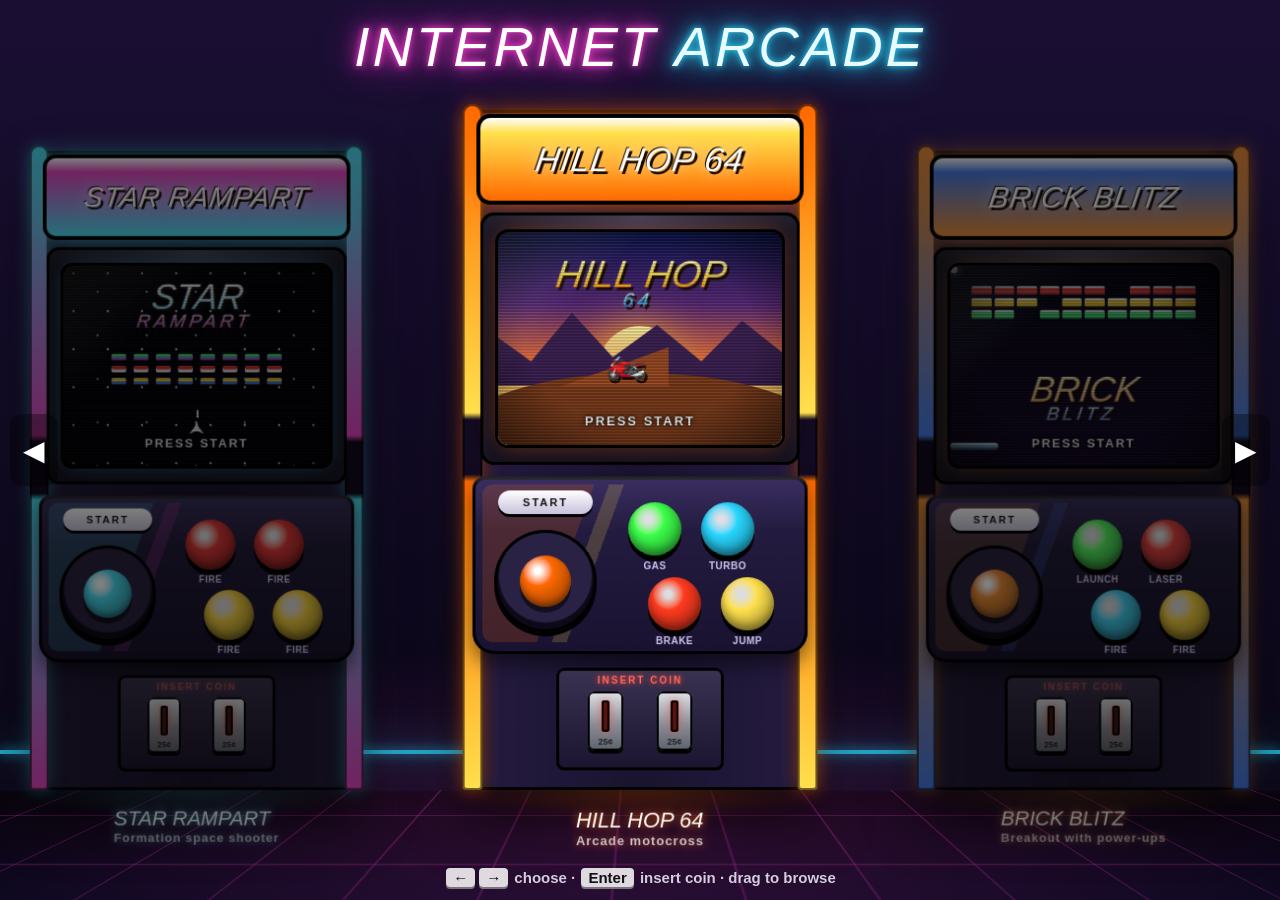
==== commit 27519dbc: "Put the five new games in the arcade The room now has six cabinets: Star Rampart, Hill Hop 64, Brick" ====
--- a/index.html
+++ b/index.html
@@ -165,7 +165,68 @@
   opacity:0;pointer-events:none;transition:opacity .4s}
 body.zoomed #back{opacity:1;pointer-events:auto}
 @media (pointer:coarse){#arrows{display:none}}
-@media (prefers-reduced-motion:reduce){#world.anim,#world.glide{transition-duration:.01s}.att-hillhop .bike,.att-soon::before{animation:none}}
+/* attract screens for the canvas games */
+.attract .att-title small{color:transparent}
+.att-star{background:radial-gradient(circle at 30% 20%,rgba(255,255,255,.9) 0 1px,transparent 1.5px) 0 0/37px 41px,radial-gradient(circle at 70% 60%,rgba(120,220,255,.8) 0 1px,transparent 1.5px) 0 0/53px 47px,#04030c;animation:starfall 6s linear infinite}
+@keyframes starfall{to{background-position:0 82px,0 94px,0 0}}
+.att-star .att-title{background:linear-gradient(180deg,#fff,#2fe6ff);-webkit-background-clip:text;background-clip:text;top:8%}
+.att-star .att-title small{background:linear-gradient(180deg,#ffc0f0,#ff3bd4);-webkit-background-clip:text;background-clip:text}
+.att-star .fleet{position:absolute;left:18%;right:18%;top:44%;display:grid;grid-template-columns:repeat(8,1fr);gap:6px 8px;animation:sway 3s ease-in-out infinite alternate}
+.att-star .fleet i{display:block;height:7px;border-radius:2px;background:#ffd21f;box-shadow:inset 0 -3px 0 #3a7bff}
+.att-star .fleet i:nth-child(-n+8){background:#2ee86b;box-shadow:inset 0 -3px 0 #b04bff}
+.att-star .fleet i:nth-child(n+9):nth-child(-n+16){background:#ff3030;box-shadow:inset 0 -3px 0 #fff}
+@keyframes sway{from{transform:translateX(-14px)}to{transform:translateX(14px)}}
+.att-star .ship{position:absolute;left:50%;bottom:16%;width:16px;height:14px;margin-left:-8px;background:#f4f4f4;clip-path:polygon(50% 0,62% 45%,100% 100%,62% 80%,38% 80%,0 100%,38% 45%);animation:shipmove 3s ease-in-out infinite alternate}
+@keyframes shipmove{from{transform:translateX(-50px)}to{transform:translateX(50px)}}
+.att-star .shot{position:absolute;left:50%;bottom:24%;width:2px;height:8px;background:#fff;animation:shoot .7s linear infinite}
+@keyframes shoot{from{transform:translateY(0);opacity:1}to{transform:translateY(-90px);opacity:0}}
+.att-brick{background:linear-gradient(180deg,#08061a,#1a0a33)}
+.att-brick .att-title{background:linear-gradient(180deg,#fff2b0,#ff8a1f);-webkit-background-clip:text;background-clip:text;top:54%}
+.att-brick .att-title small{background:linear-gradient(180deg,#bff6ff,#3a7bff);-webkit-background-clip:text;background-clip:text}
+.att-brick .wall{position:absolute;left:8%;right:8%;top:10%;display:grid;grid-template-columns:repeat(10,1fr);gap:3px}
+.att-brick .wall i{display:block;height:10px;border-radius:2px;background:linear-gradient(180deg,#fff 0 15%,var(--k) 20% 75%,rgba(0,0,0,.5))}
+.att-brick .wall i:nth-child(-n+10){--k:#ff3b3b}.att-brick .wall i:nth-child(n+11):nth-child(-n+20){--k:#ffd21f}.att-brick .wall i:nth-child(n+21){--k:#2ee86b}
+.att-brick .wall i:nth-child(7),.att-brick .wall i:nth-child(14),.att-brick .wall i:nth-child(23){visibility:hidden}
+.att-brick .ball{position:absolute;width:8px;height:8px;border-radius:50%;background:#fff;box-shadow:0 0 8px #9adfff;animation:bounce 2.2s linear infinite}
+@keyframes bounce{0%{left:20%;top:80%}25%{left:60%;top:30%}50%{left:85%;top:60%}75%{left:45%;top:82%}100%{left:20%;top:80%}}
+.att-brick .paddle{position:absolute;bottom:8%;width:52px;height:8px;border-radius:4px;background:linear-gradient(180deg,#fff,#8ad8ff 40%,#1a3a6a);animation:pad 2.2s linear infinite}
+@keyframes pad{0%,100%{left:14%}50%{left:66%}75%{left:38%}}
+.att-hockey{background:#05040e}
+.att-hockey .rink{position:absolute;inset:10% 6%;border:3px solid #e8e6ff;border-radius:22px;box-shadow:0 0 12px #ff3bd4,inset 0 0 12px #2fe6ff;
+  background:linear-gradient(90deg,transparent calc(50% - 1px),#ff3bd4 calc(50% - 1px) calc(50% + 1px),transparent calc(50% + 1px))}
+.att-hockey .att-title{background:linear-gradient(180deg,#fff,#2fe6ff);-webkit-background-clip:text;background-clip:text;top:20%;font-size:32px}
+.att-hockey .att-title small{background:linear-gradient(180deg,#ffc0f0,#ff3bd4);-webkit-background-clip:text;background-clip:text}
+.att-hockey .puck{position:absolute;width:12px;height:12px;border-radius:50%;border:3px solid #ffd21f;box-shadow:0 0 10px #ffd21f;animation:puck 2.4s ease-in-out infinite}
+@keyframes puck{0%{left:16%;top:68%}50%{left:80%;top:44%}100%{left:16%;top:68%}}
+.att-hockey .mal{position:absolute;width:20px;height:20px;border-radius:50%;top:62%}
+.att-hockey .mal.a{left:9%;background:radial-gradient(circle at 35% 35%,#fff,#2fe6ff 40%,#0a0a20);box-shadow:0 0 12px #2fe6ff;animation:mala 2.4s ease-in-out infinite}
+.att-hockey .mal.b{right:9%;background:radial-gradient(circle at 35% 35%,#fff,#ff3bd4 40%,#0a0a20);box-shadow:0 0 12px #ff3bd4;animation:malb 2.4s ease-in-out infinite}
+@keyframes mala{0%,100%{transform:translate(0,4px)}50%{transform:translate(10px,-10px)}}
+@keyframes malb{0%,100%{transform:translate(0,-14px)}50%{transform:translate(-6px,-24px)}}
+.att-skater{background:linear-gradient(180deg,#05020f,#2a0f4a 55%,#ff3b8a)}
+.att-skater .att-title{background:linear-gradient(180deg,#fff,#2fe6ff);-webkit-background-clip:text;background-clip:text;top:8%}
+.att-skater .att-title small{background:linear-gradient(180deg,#ffc0f0,#ff3bd4);-webkit-background-clip:text;background-clip:text}
+.att-skater .moon{position:absolute;right:12%;top:12%;width:30px;height:30px;border-radius:50%;background:#ffe9c0;box-shadow:0 0 20px #ffd}
+.att-skater .city{position:absolute;left:0;right:0;bottom:26%;height:34%;background:#1a0d33;
+  clip-path:polygon(0 100%,0 40%,8% 40%,8% 15%,16% 15%,16% 50%,24% 50%,24% 5%,32% 5%,32% 35%,42% 35%,42% 20%,52% 20%,52% 55%,60% 55%,60% 10%,70% 10%,70% 45%,80% 45%,80% 25%,90% 25%,90% 50%,100% 50%,100% 100%)}
+.att-skater .roof{position:absolute;left:0;right:0;bottom:0;height:27%;background:#2b2440;border-top:3px solid #4a3f66}
+.att-skater .sk{position:absolute;left:40%;bottom:27%;width:22px;height:30px;animation:ollie 1.6s ease-in-out infinite;
+  background:linear-gradient(#ff3bd4,#ff3bd4) 6px 0/10px 4px no-repeat,radial-gradient(circle,#f0c8a0 0 4px,transparent 4.5px) 10px 6px/10px 10px no-repeat,
+  linear-gradient(#2fe6ff,#2fe6ff) 7px 13px/8px 9px no-repeat,linear-gradient(#1b1b2b,#1b1b2b) 6px 22px/10px 5px no-repeat,linear-gradient(#2a1a10,#2a1a10) 0 27px/22px 3px no-repeat}
+@keyframes ollie{0%,55%,100%{transform:translateY(0) rotate(0)}25%{transform:translateY(-34px) rotate(-12deg)}40%{transform:translateY(-26px) rotate(8deg)}}
+.att-tanks{background:repeating-conic-gradient(#3a3226 0 25%,#363023 0 50%) 0 0/24px 24px}
+.att-tanks .att-title{background:linear-gradient(180deg,#fff2b0,#ffd21f);-webkit-background-clip:text;background-clip:text;top:8%}
+.att-tanks .att-title small{background:linear-gradient(180deg,#ffc0b0,#ff3b3b);-webkit-background-clip:text;background-clip:text}
+.att-tanks .blk{position:absolute;background:linear-gradient(180deg,#9aa2b0,#4a505c);border:1px solid #222}
+.att-tanks .b1{left:42%;top:50%;width:40px;height:40px}.att-tanks .b2{left:12%;top:76%;width:60px;height:14px;background:#a24a22}
+.att-tanks .tank{position:absolute;width:24px;height:18px;border-radius:3px;border-top:4px solid #111;border-bottom:4px solid #111}
+.att-tanks .tank::after{content:"";position:absolute;left:50%;top:50%;width:18px;height:4px;margin-top:-2px;background:#222}
+.att-tanks .t1{left:14%;top:52%;background:#2fe6ff;animation:t1 3s ease-in-out infinite alternate}
+.att-tanks .t2{right:12%;top:58%;background:#a8743a;transform:scaleX(-1);animation:t2 3s ease-in-out infinite alternate}
+@keyframes t1{to{transform:translateY(16px)}} @keyframes t2{to{transform:scaleX(-1) translateY(-20px)}}
+.att-tanks .shell{position:absolute;left:24%;top:56%;width:6px;height:6px;border-radius:50%;background:#fff;box-shadow:0 0 6px #ffd21f;animation:shell 1.5s linear infinite}
+@keyframes shell{0%{transform:translate(0,0)}45%{transform:translate(70px,-34px)}100%{transform:translate(170px,20px);opacity:0}}
+@media (prefers-reduced-motion:reduce){#world.anim,#world.glide{transition-duration:.01s}.attract *,.attract,.att-soon::before{animation:none!important}}
 </style>
 </head>
 <body>
@@ -181,15 +242,41 @@
 'use strict';
 /* Machines in the room. A machine with `src` is playable; the others show a "coming soon" screen. */
 const MACHINES = [
-  { title: 'COMING SOON', sub: 'Slot 1', c1: '#28d7ff', c2: '#1060ff' },
+  { title: 'STAR RAMPART', sub: 'Formation space shooter', c1: '#2fe6ff', c2: '#ff3bd4', mq: 30, art: 'star', src: 'StarRampart.html?embed=1',
+    legend: [['← →', 'Move'], ['J / Space', 'Fire'], ['Enter', 'Start · pause'], ['Esc', 'Pause · on the title screen, back to the arcade']],
+    buttons: [['FIRE', 'KeyJ', '#ff3030'], ['FIRE', 'KeyK', '#ff3030'], ['FIRE', 'KeyL', '#ffd21f'], ['FIRE', 'KeyI', '#ffd21f']] },
   { title: 'HILL HOP 64', sub: 'Arcade motocross', c1: '#ff6a00', c2: '#ffe14d', art: 'hillhop', src: 'HillHop64.html?embed=1',
     legend: [['← →', 'Steer'], ['↑ ↓', 'Lean / pitch'], ['Space', 'Pre-load jump'], ['L / Shift', 'Turbo'], ['K', 'Brake'], ['J', 'Gas (Auto-gas off)'],
              ['C', 'Camera'], ['R', 'Reset bike'], ['Esc', 'Pause · on the title screen, back to the arcade']],
     buttons: [['GAS', 'KeyJ', '#3bff4a'], ['TURBO', 'KeyL', '#28d7ff'], ['BRAKE', 'KeyK', '#ff3b1f'], ['JUMP', 'Space', '#ffe14d']] },
-  { title: 'COMING SOON', sub: 'Slot 3', c1: '#ff3bd4', c2: '#7a2cff' },
-  { title: 'COMING SOON', sub: 'Slot 4', c1: '#3bff4a', c2: '#18b33a' },
-  { title: 'COMING SOON', sub: 'Slot 5', c1: '#ffe14d', c2: '#ff3b1f' },
+  { title: 'BRICK BLITZ', sub: 'Breakout with power-ups', c1: '#ff8a1f', c2: '#3a7bff', mq: 32, art: 'brick', src: 'BrickBlitz.html?embed=1',
+    legend: [['← →', 'Move paddle (or the mouse)'], ['J / Space', 'Launch · laser'], ['Enter', 'Start · pause'], ['Esc', 'Pause · on the title screen, back to the arcade']],
+    buttons: [['LAUNCH', 'KeyJ', '#3bff4a'], ['LASER', 'KeyK', '#ff3b3b'], ['FIRE', 'KeyL', '#28d7ff'], ['FIRE', 'KeyI', '#ffd21f']] },
+  { title: 'NEON PONG HOCKEY', sub: '1 or 2 players', c1: '#ff3bd4', c2: '#2fe6ff', mq: 23, art: 'hockey', src: 'NeonPongHockey.html?embed=1',
+    legend: [['↑ ↓ ← →', 'Move mallet (1P) · Player 2 (2P)'], ['W A S D', 'Player 1 (2P)'], ['J', 'Smash'], ['Space', 'Smash (P1 in 2P)'], ['Esc', 'Pause · on the title screen, back to the arcade']],
+    buttons: [['SMASH', 'KeyJ', '#ff3bd4'], ['SMASH', 'KeyK', '#2fe6ff'], ['SMASH', 'KeyL', '#ffd21f'], ['SMASH', 'KeyI', '#3bff4a']] },
+  { title: 'SKYLINE SKATER', sub: 'Rooftop skate runner', c1: '#b04bff', c2: '#ff3b8a', mq: 26, art: 'skater', src: 'SkylineSkater.html?embed=1',
+    legend: [['J / Space / ↑', 'Ollie (hold = higher)'], ['K', 'Kickflip'], ['L', 'Grab (hold)'], ['I / ↓', '360 spin'], ['Esc', 'Pause · on the title screen, back to the arcade']],
+    buttons: [['JUMP', 'KeyJ', '#3bff4a'], ['FLIP', 'KeyK', '#ff3bd4'], ['GRAB', 'KeyL', '#28d7ff'], ['SPIN', 'KeyI', '#ffd21f']] },
+  { title: 'TURBO TANKS', sub: 'Arena tank battle', c1: '#ffd21f', c2: '#ff3b3b', mq: 32, art: 'tanks', src: 'TurboTanks.html?embed=1',
+    legend: [['↑ ↓ ← →', 'Drive'], ['J / Space', 'Fire'], ['K', 'Drop mine'], ['L', 'Turbo dash'], ['Esc', 'Pause · on the title screen, back to the arcade']],
+    buttons: [['FIRE', 'KeyJ', '#ff3b3b'], ['MINE', 'KeyK', '#ffd21f'], ['TURBO', 'KeyL', '#28d7ff'], ['FIRE', 'KeyI', '#ff6a00']] },
 ];
+// attract-mode screens shown on each cabinet until you insert a coin
+const ATTRACT = {
+  hillhop: () => `<div class="attract att-hillhop"><div class="sun"></div><div class="mts"></div><div class="hills"></div><div class="bike">🏍️</div>
+      <div class="att-title">HILL HOP<small>64</small></div><div class="press">PRESS START</div></div>`,
+  star: () => `<div class="attract att-star"><div class="fleet">${'<i></i>'.repeat(24)}</div><div class="ship"></div><div class="shot"></div>
+      <div class="att-title">STAR<small>RAMPART</small></div><div class="press">PRESS START</div></div>`,
+  brick: () => `<div class="attract att-brick"><div class="wall">${'<i></i>'.repeat(30)}</div><div class="ball"></div><div class="paddle"></div>
+      <div class="att-title">BRICK<small>BLITZ</small></div><div class="press">PRESS START</div></div>`,
+  hockey: () => `<div class="attract att-hockey"><div class="rink"></div><div class="puck"></div><div class="mal a"></div><div class="mal b"></div>
+      <div class="att-title">NEON PONG<small>HOCKEY</small></div><div class="press">1 OR 2 PLAYERS</div></div>`,
+  skater: () => `<div class="attract att-skater"><div class="moon"></div><div class="city"></div><div class="roof"></div><div class="sk"></div>
+      <div class="att-title">SKYLINE<small>SKATER</small></div><div class="press">PRESS START</div></div>`,
+  tanks: () => `<div class="attract att-tanks"><div class="blk b1"></div><div class="blk b2"></div><div class="tank t1"></div><div class="tank t2"></div><div class="shell"></div>
+      <div class="att-title">TURBO<small>TANKS</small></div><div class="press">PRESS START</div></div>`,
+};
 const DEFAULT_BUTTONS = [['A', 'KeyJ', '#3bff4a'], ['B', 'KeyL', '#28d7ff'], ['C', 'KeyK', '#ff3b1f'], ['D', 'Space', '#ffe14d']];
 
 const CAB_W = 360, CAB_H = 690, GAP = 90, PITCH = CAB_W + GAP;
@@ -208,14 +295,11 @@
   const el = document.createElement('div');
   el.className = 'cab'; el.style.left = (i * PITCH) + 'px';
   el.style.setProperty('--c1', m.c1); el.style.setProperty('--c2', m.c2);
-  const att = m.art === 'hillhop'
-    ? `<div class="attract att-hillhop"><div class="sun"></div><div class="mts"></div><div class="hills"></div><div class="bike">🏍️</div>
-        <div class="att-title">HILL HOP<small>64</small></div><div class="press">PRESS START</div></div>`
-    : `<div class="attract att-soon"><div class="att-title">COMING<br>SOON</div><div class="press">NO GAME LOADED</div></div>`;
+  const att = ATTRACT[m.art] ? ATTRACT[m.art]() : `<div class="attract att-soon"><div class="att-title">COMING<br>SOON</div><div class="press">NO GAME LOADED</div></div>`;
   const btns = (m.buttons || DEFAULT_BUTTONS).map(([label, code, col], k) =>
     `<button class="pb" data-code="${code}" style="--b:${col};left:${(k % 2) * 74 + (k > 1 ? 30 : 10)}px;top:${k > 1 ? 76 : 0}px" aria-label="${label}"><i>${label}</i></button>`).join('');
   el.innerHTML = `<div class="floorglow"></div><div class="body"></div><div class="side l"></div><div class="side r"></div>
-    <div class="marquee"><span>${m.title}</span></div>
+    <div class="marquee"><span${m.mq ? ` style="font-size:${m.mq}px"` : ''}>${m.title}</span></div>
     <div class="bezel"><div class="screen">${att}<div class="credit">CREDIT 01</div><div class="glass"></div></div></div>
     <div class="panel"><button class="start" aria-label="Start">START</button><div class="stick" aria-label="Joystick"><div class="knob"></div></div><div class="pbs">${btns}</div></div>
     <div class="coin"><div class="coinlbl">INSERT COIN</div><div class="slots"><i class="slot"><b></b><u>25¢</u></i><i class="slot"><b></b><u>25¢</u></i></div><div class="coinfly">★</div></div>
